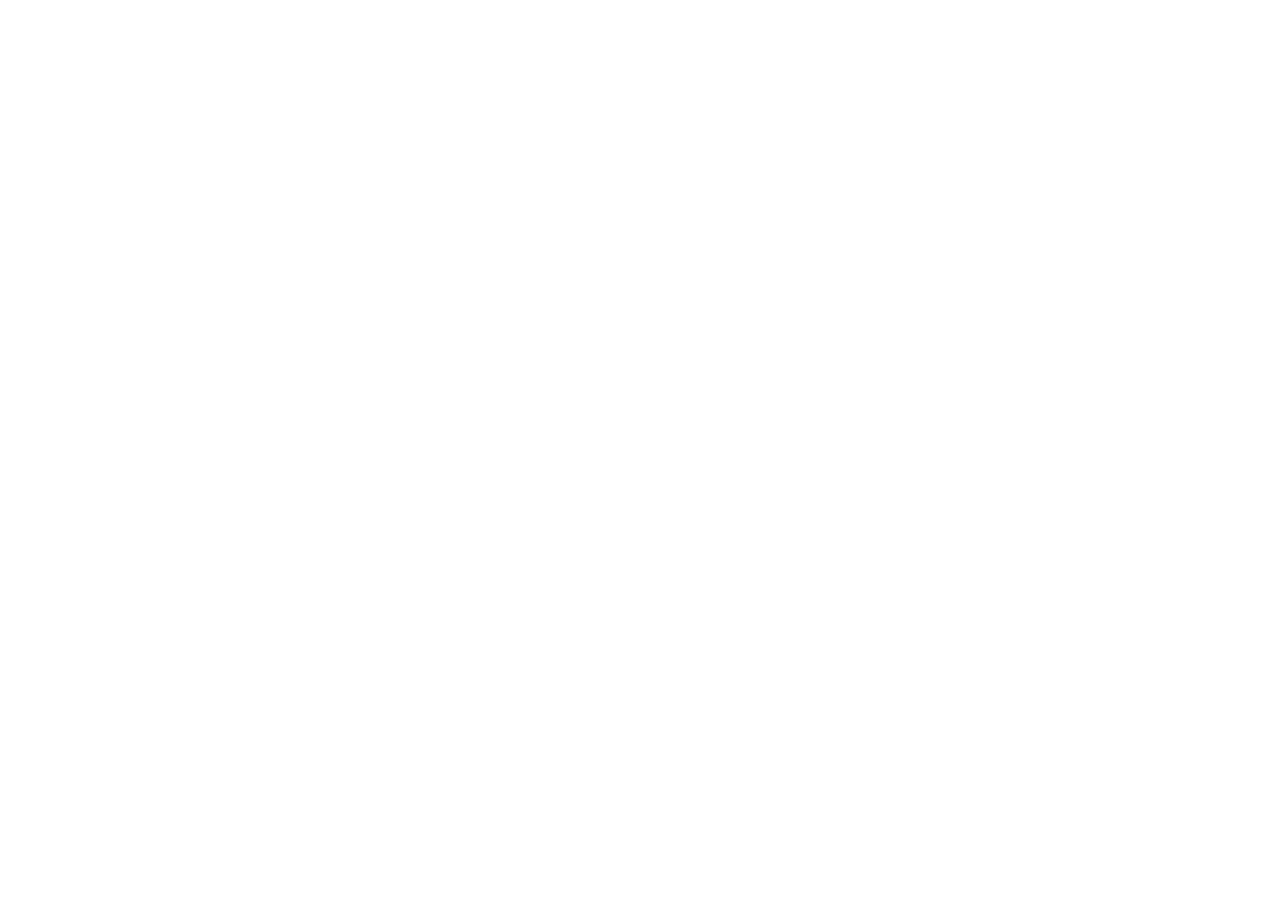
==== index.html @ c0903169 "index Html file added" ====
<!DOCTYPE html>
<html lang="en">
<head>
    <meta charset="UTF-8">
    <meta http-equiv="X-UA-Compatible" content="IE=edge">
    <meta name="viewport" content="width=device-width, initial-scale=1.0">
    <title>Document</title>
</head>
<body>
    
</body>
</html>
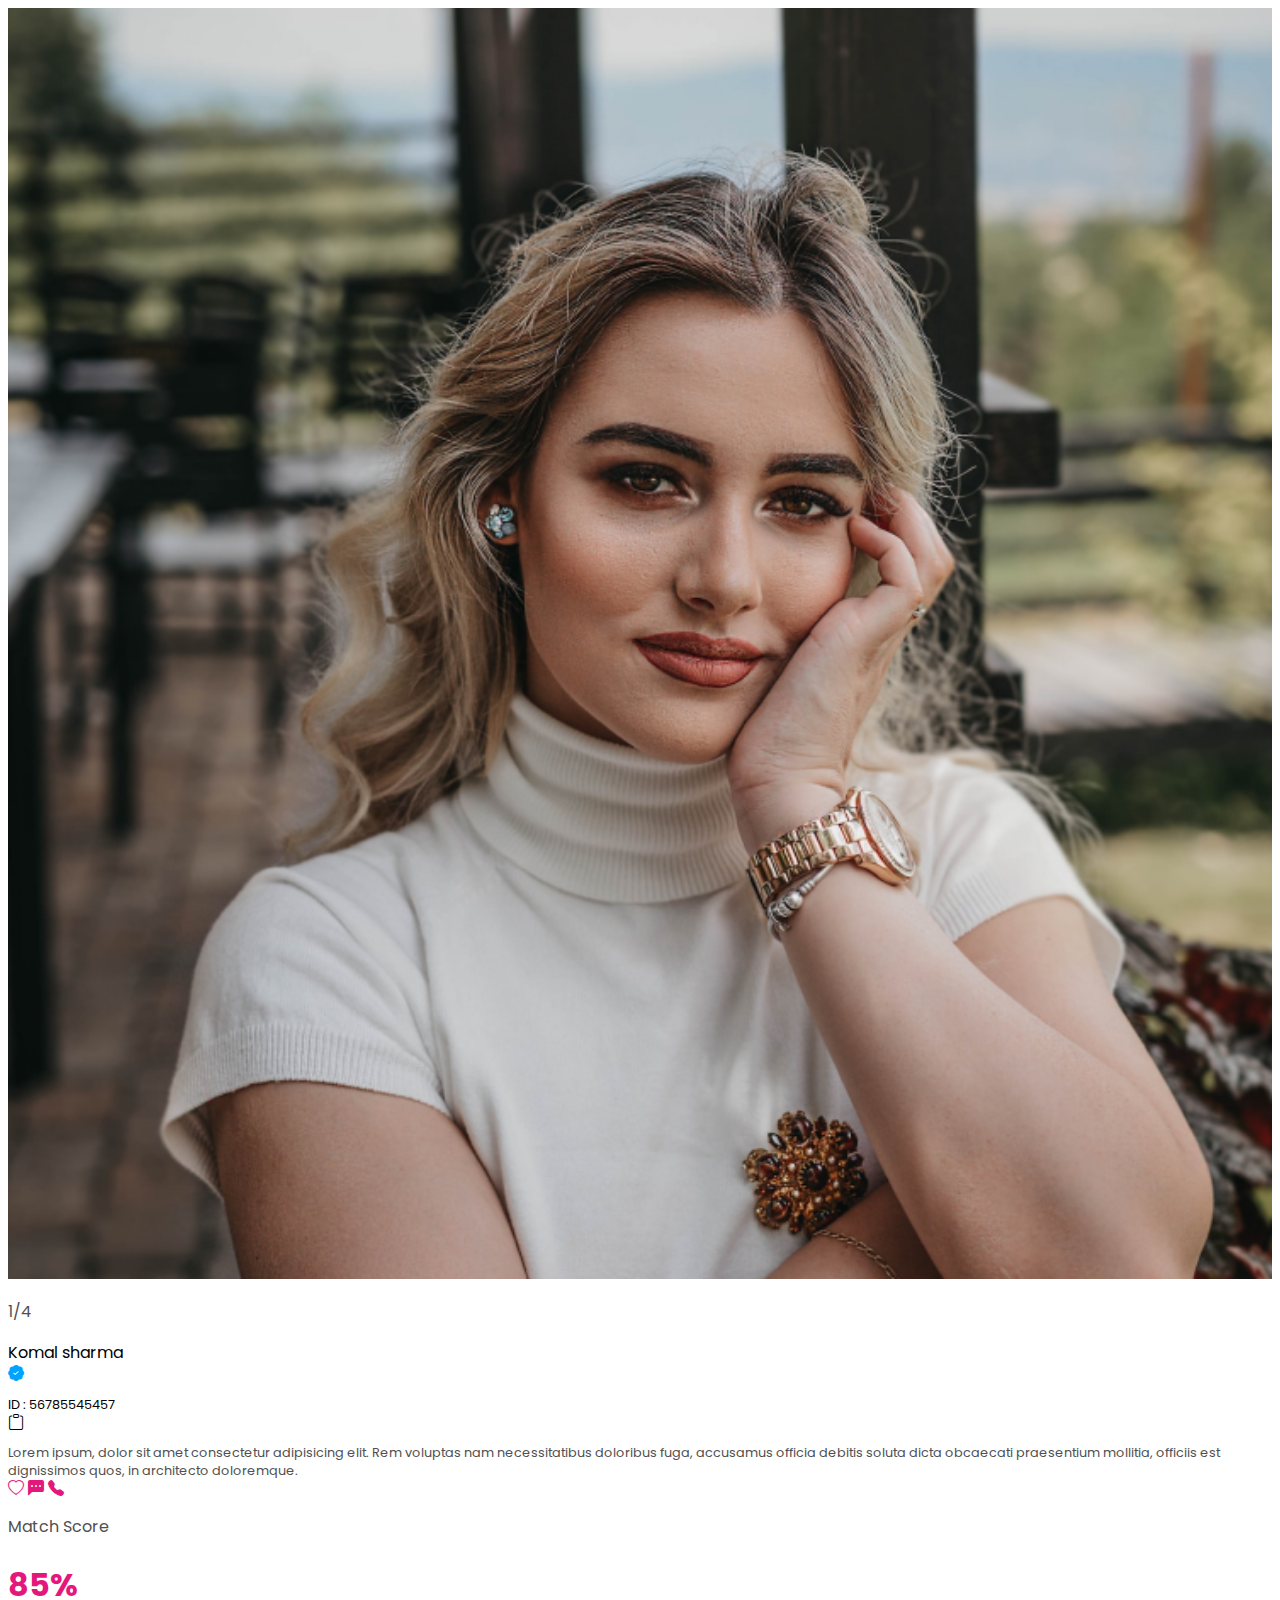
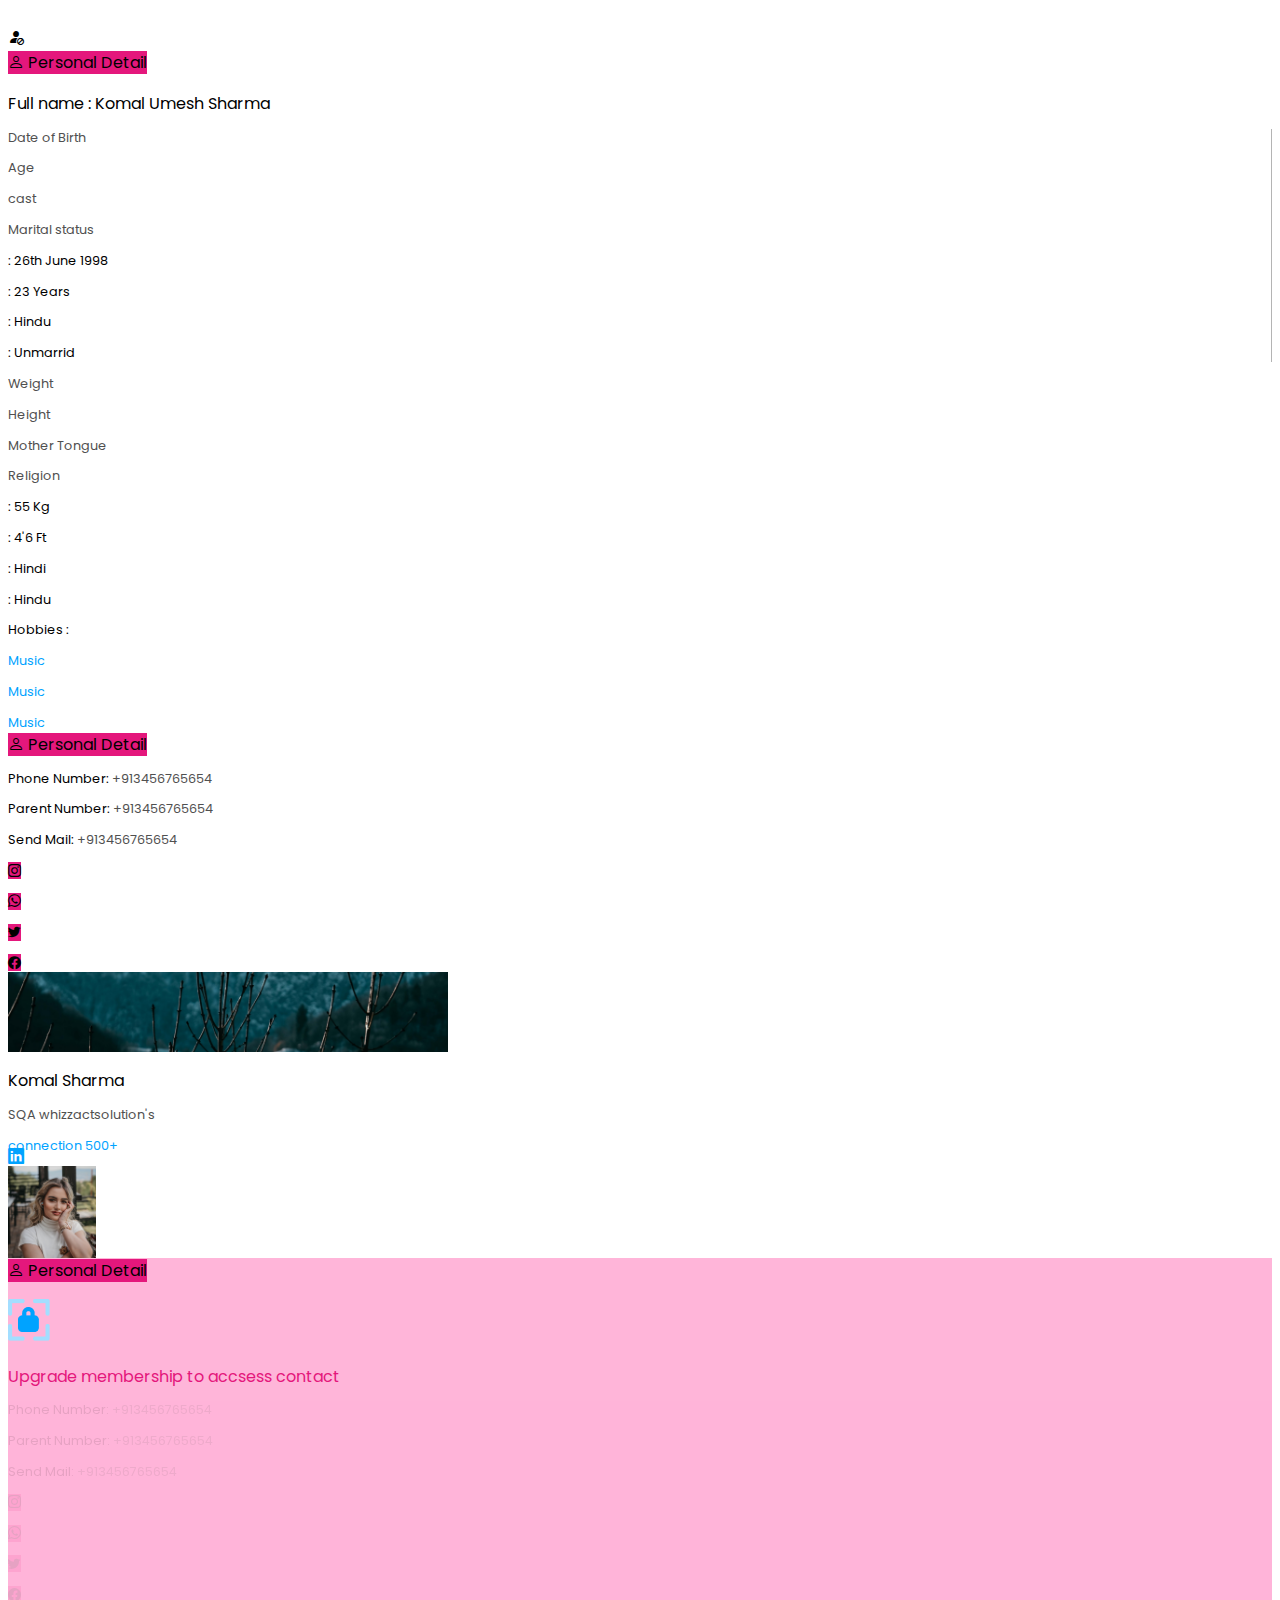
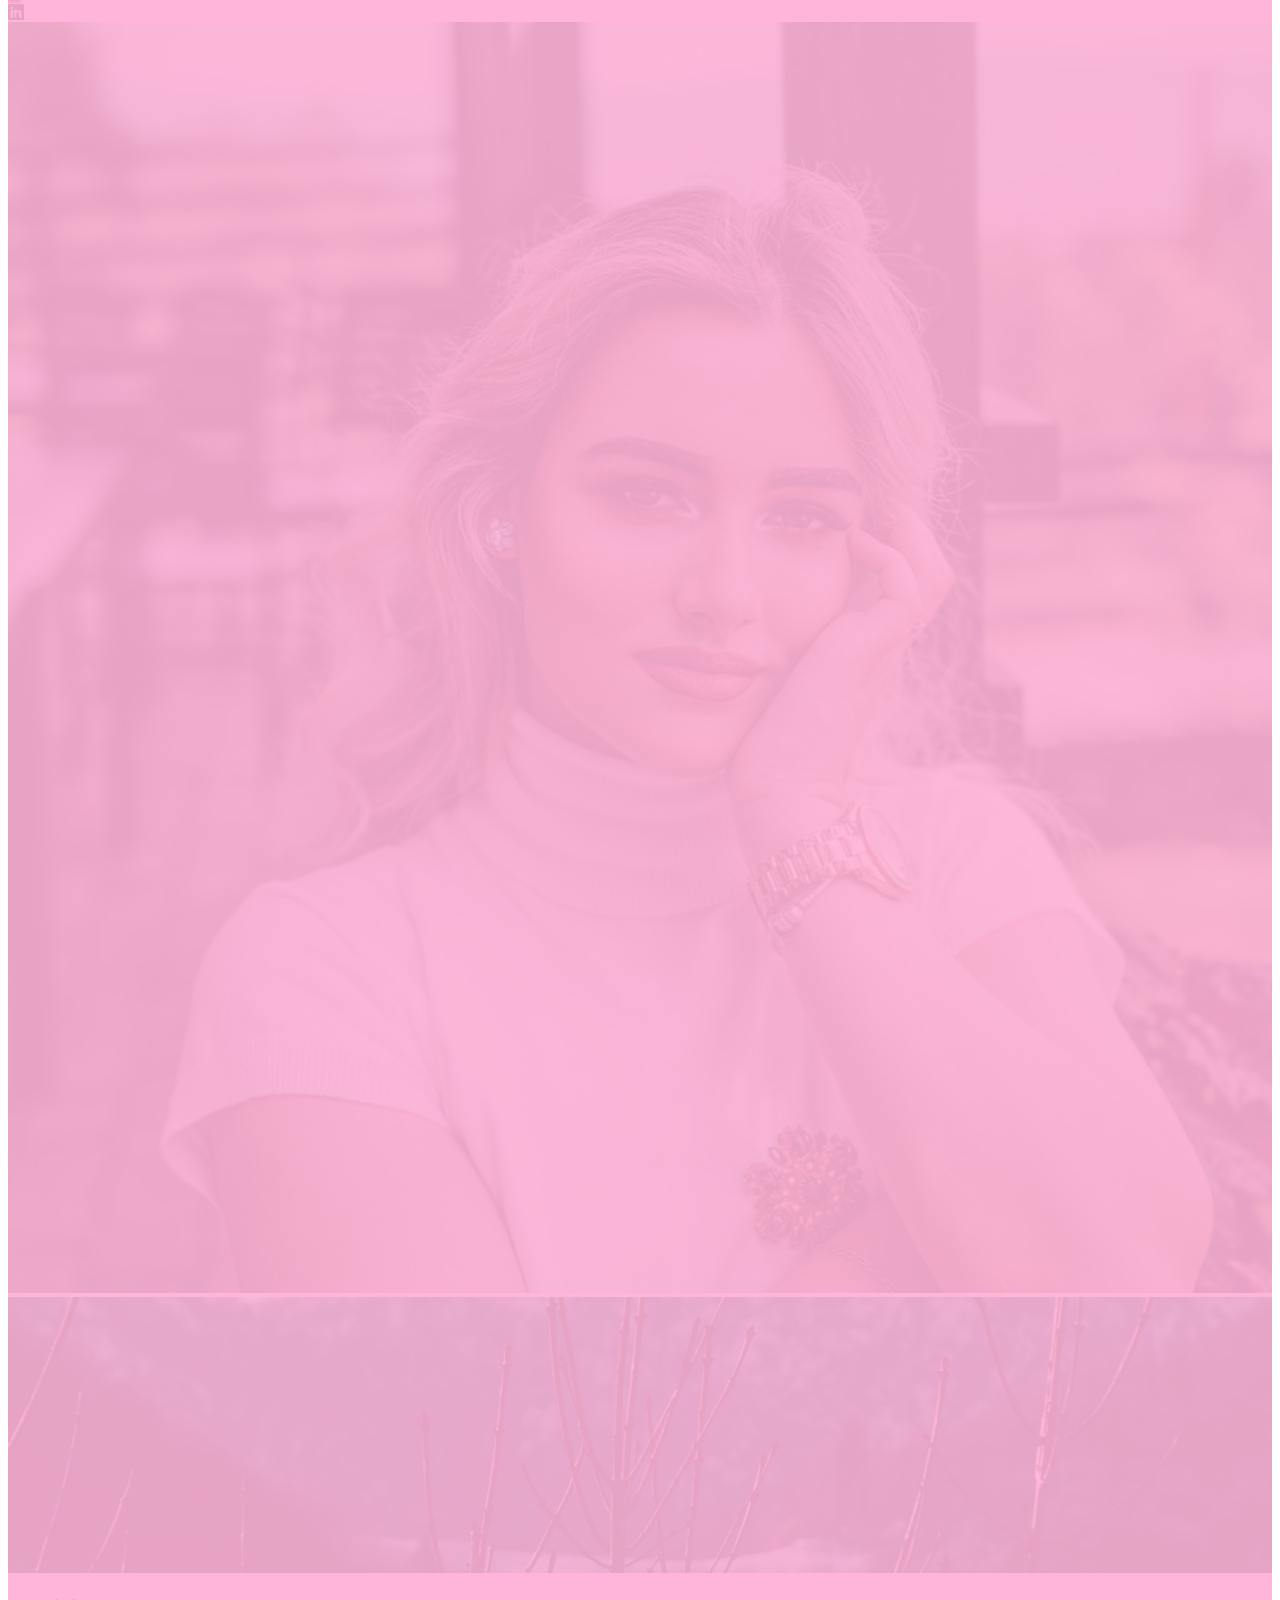
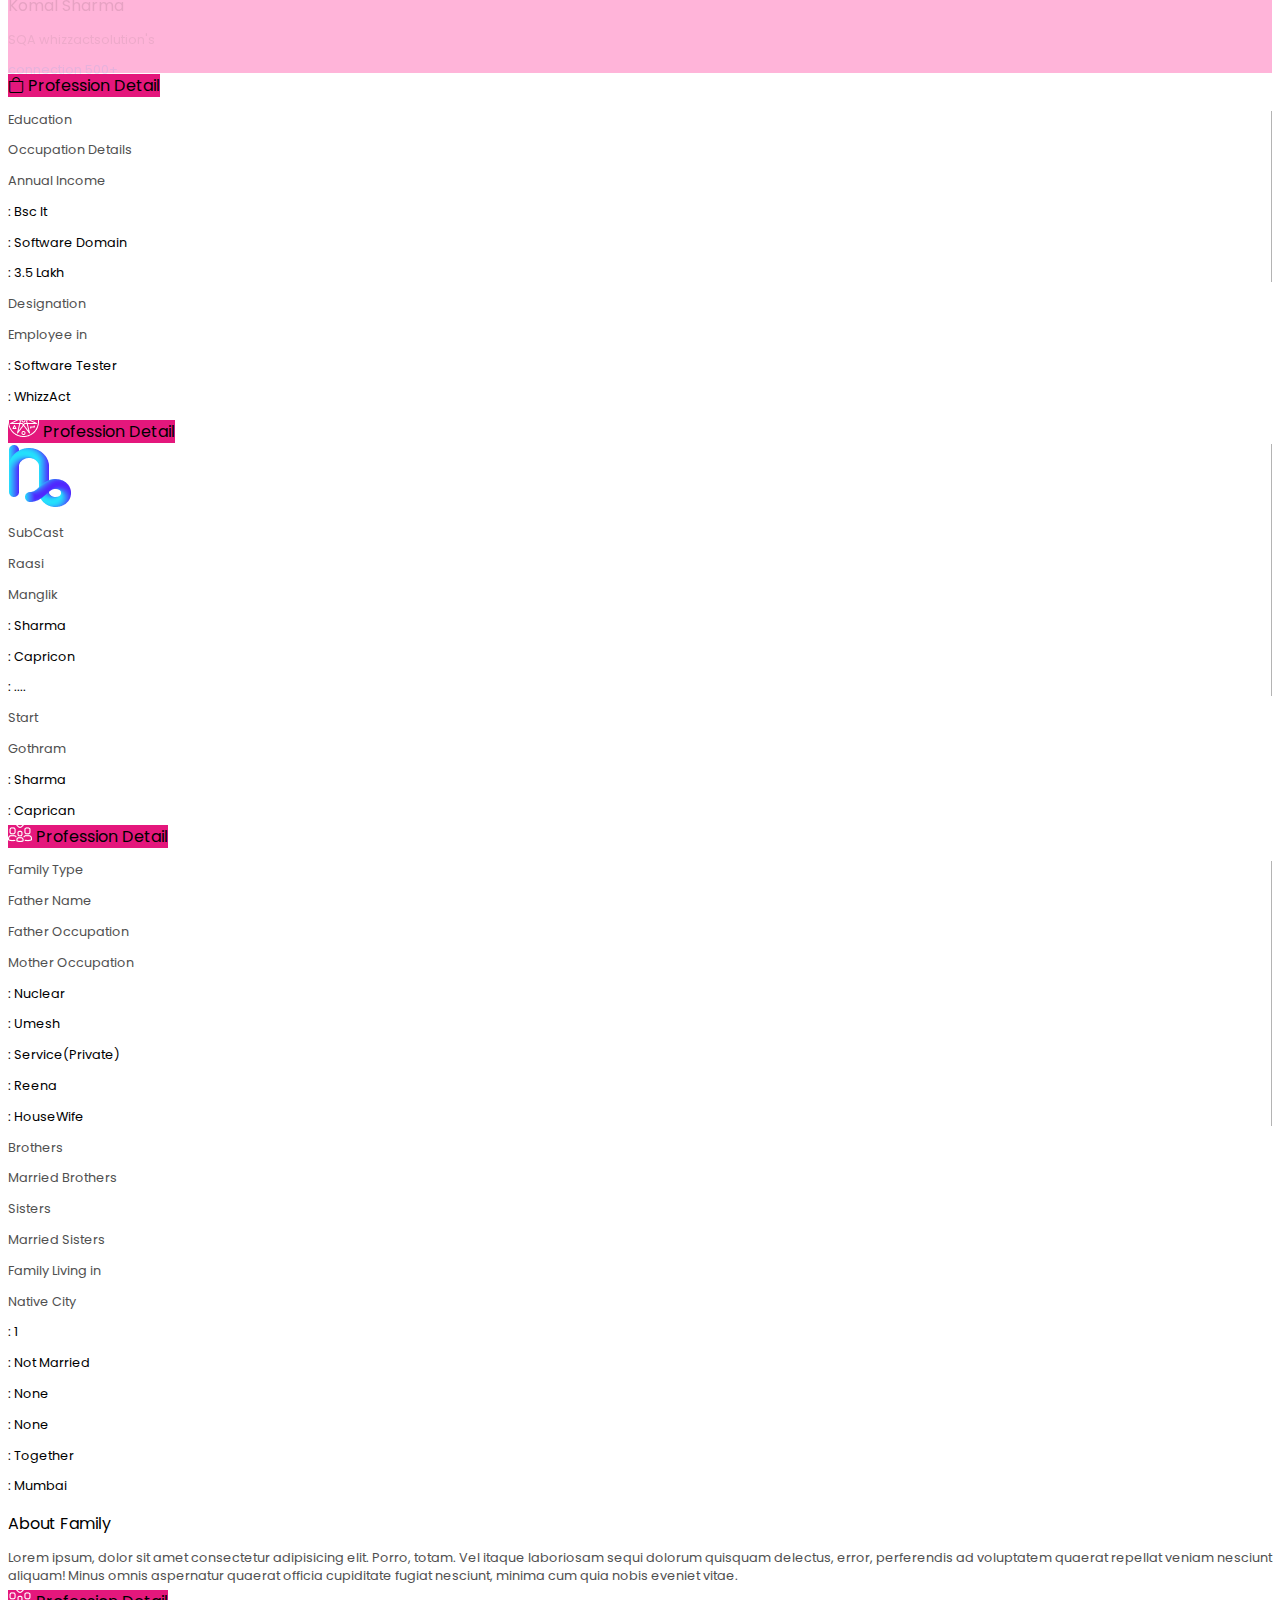
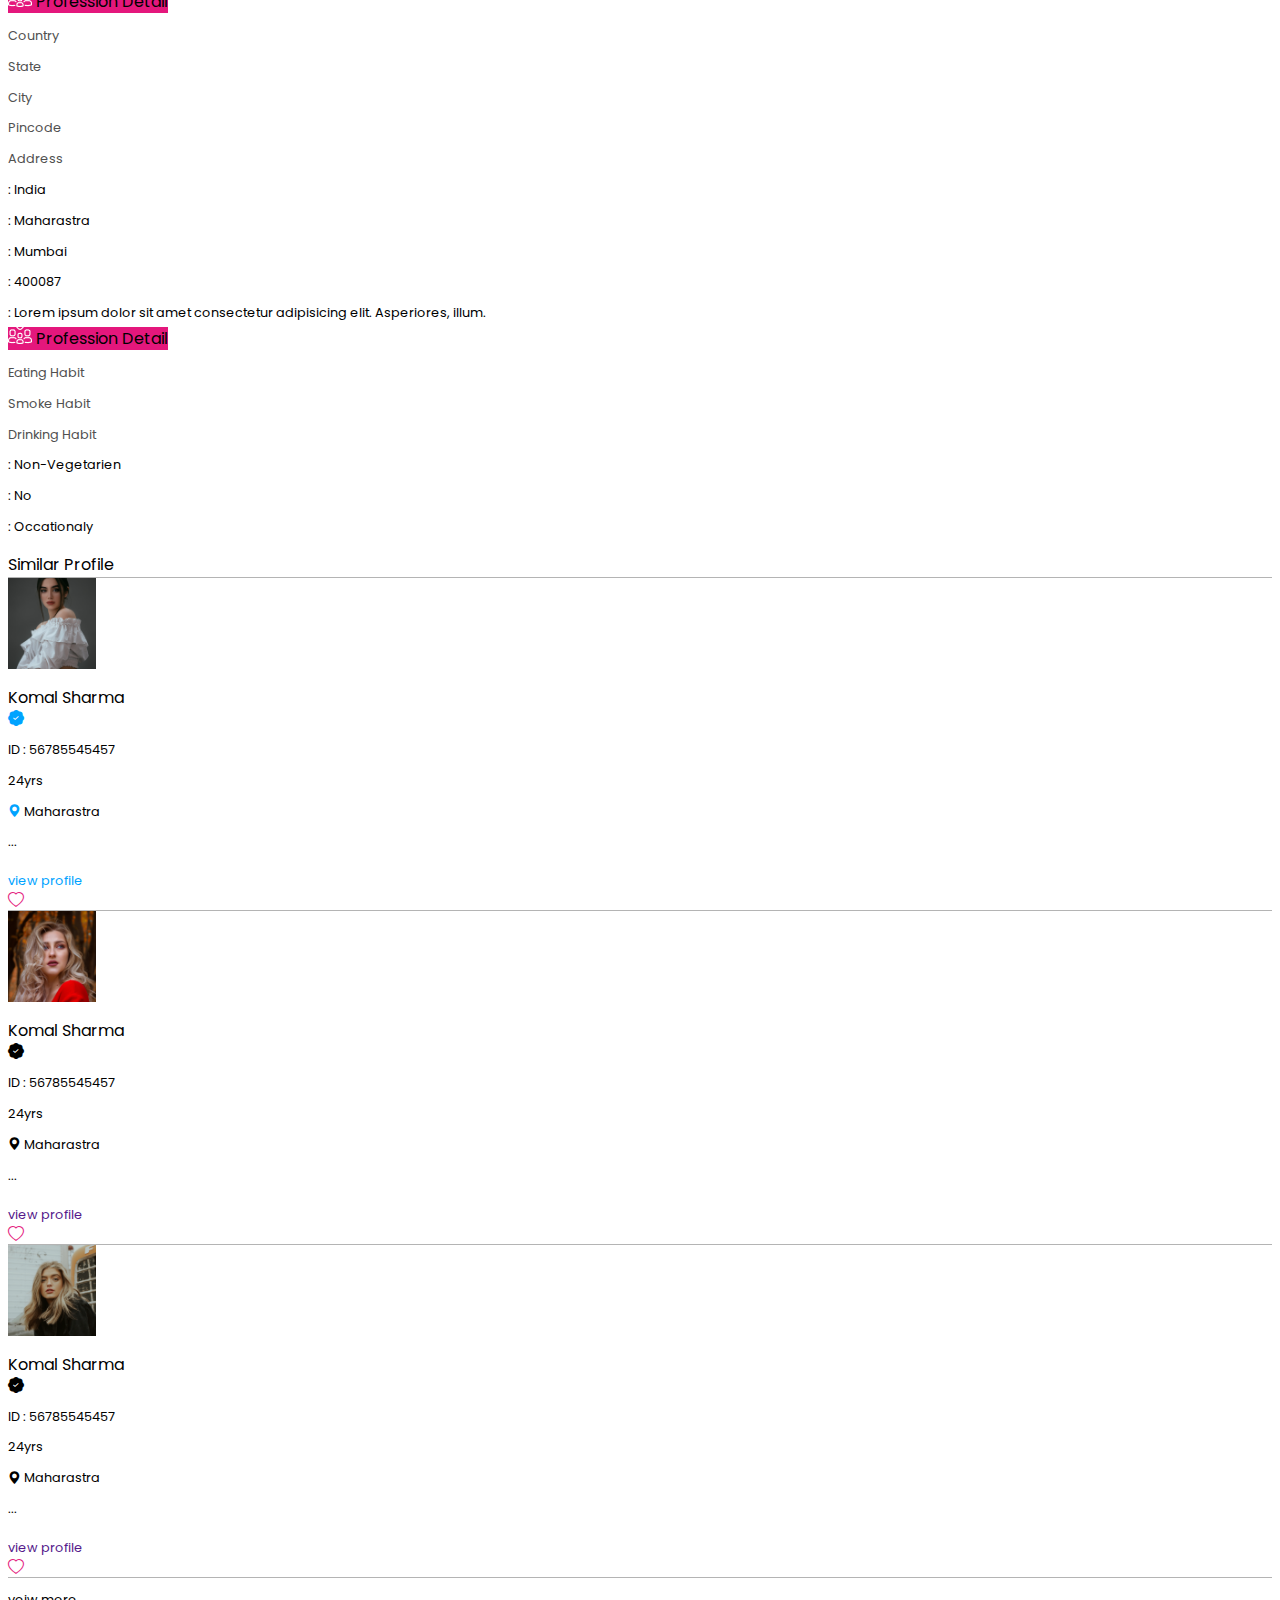
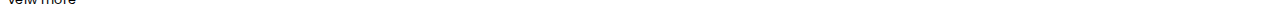
==== commit af323db5: "Frist Commit" ====
--- a/index.html
+++ b/index.html
@@ -1,12 +1,670 @@
-<!DOCTYPE html>
+<!doctype html>
 <html lang="en">
+
 <head>
-    <meta charset="UTF-8">
-    <meta http-equiv="X-UA-Compatible" content="IE=edge">
-    <meta name="viewport" content="width=device-width, initial-scale=1.0">
-    <title>Document</title>
+    <meta charset="utf-8">
+    <meta name="viewport" content="width=device-width, initial-scale=1">
+    <title>Bootstrap demo</title>
+    <link rel="stylesheet" href="https://cdnjs.cloudflare.com/ajax/libs/font-awesome/6.0.0/css/all.min.css"
+        integrity="sha512-9usAa10IRO0HhonpyAIVpjrylPvoDwiPUiKdWk5t3PyolY1cOd4DSE0Ga+ri4AuTroPR5aQvXU9xC6qOPnzFeg=="
+        crossorigin="anonymous" referrerpolicy="no-referrer" />
+    <link rel="stylesheet" href="https://cdn.jsdelivr.net/npm/bootstrap-icons@1.10.3/font/bootstrap-icons.css">
+    <link href="https://cdn.jsdelivr.net/npm/bootstrap@5.3.0-alpha1/dist/css/bootstrap.min.css" rel="stylesheet"
+        integrity="sha384-GLhlTQ8iRABdZLl6O3oVMWSktQOp6b7In1Zl3/Jr59b6EGGoI1aFkw7cmDA6j6gD" crossorigin="anonymous">
+
+        <!-- text -->
+        <link rel="preconnect" href="https://fonts.googleapis.com">
+<link rel="preconnect" href="https://fonts.gstatic.com" crossorigin>
+<link href="https://fonts.googleapis.com/css2?family=Anton&family=Baloo+Tammudu+2&family=Bree+Serif&family=Open+Sans:ital,wght@0,300;0,400;1,300;1,400;1,500&family=Poppins:ital,wght@0,100;0,200;0,300;0,400;0,500;0,600;0,700;0,800;0,900;1,100;1,200;1,300;1,400;1,500;1,600;1,700;1,800;1,900&display=swap" rel="stylesheet">
+        <!--  -->
+
+
+        <!-- -->
+
+       <!-- owl carousel css link -->
+<link rel="stylesheet" href="https://cdnjs.cloudflare.com/ajax/libs/OwlCarousel2/2.3.4/assets/owl.carousel.min.css">
+  
+<!-- owl carousel theme.css link -->
+<link rel="stylesheet" href="https://cdnjs.cloudflare.com/ajax/libs/OwlCarousel2/2.3.4/assets/owl.theme.default.min.css">  
+
+<!-- owl carousel js file -->
+    <script src="https://cdnjs.cloudflare.com/ajax/libs/OwlCarousel2/2.3.4/owl.carousel.min.js"></script>
+
+
+        <!--  -->
+
+
+    <link rel="stylesheet" href="./style/theme.css">
+    <link rel="stylesheet" href="./style/index.css">
 </head>
+
 <body>
+    <div class="container-md d-md-flex gap-5   mt-5  ">
+        <div class="col-md-8">
+                <div class="d-flex gap-3 border rounded ps-3 pt-2 pb-3 pe-5 ">
+
+
+
+                    <div class="col-3 d-flex flex-column justify-content-center ">
+                        <div class="img-fluid">
+                            <img class="img-cover rounded" src="./img/unsplash_H0PHCtE8uaQ.png" alt="">
+                        </div>
+                        <p class="text-black d-flex justify-content-center mt-2  ">1/4</p>
+                    </div>
+                    <div class="col-7 ">
+
+                        <div class="d-flex gap-2 ">
+
+                            <p class="fs-3 fw-bold" >Komal sharma</p>
+                            <i class="bi fs-4 text-blue bi-patch-check-fill"></i>
+                        </div>
+                        <div class="d-flex gap-2 align-items-center ">
+                            <p class="text-xs"> ID : 56785545457 </p>
+                            <i class="bi bi-clipboard "></i>
+                        </div>
+
+                        <div class="mt-2 text-xs pe-4">
+                            <p class=" text-black ">
+                                Lorem ipsum, dolor sit amet consectetur adipisicing elit. Rem voluptas nam
+                                necessitatibus doloribus fuga, accusamus officia debitis soluta dicta obcaecati
+                                praesentium mollitia, officiis est dignissimos quos, in architecto doloremque.
+                            </p>
+
+                        </div>
+
+                        <div class="d-flex gap-3 mt-4 ms-4  fs-5  ">
+                            <i class=" text-pink fw-bold bi bi-heart"></i>
+                            <i class=" text-pink bi bi-chat-left-dots-fill"></i>
+                            <i class="text-pink bi bi-telephone-fill"></i>
+                        </div>
+
+                    </div>
+
+                    <div class="col-2  d-flex flex-column align-items-center justify-content-end ">
+
+
+
+                        <div class="text-end" >
+                            <p class="text-black fw-bold ">Match Score</p>
+                            <h1 class="text-pink fs-1 fw-bold mb-3 ">85%</h1>
+                            <p> <i class=" fs-4 bi bi-person-fill-slash"></i></p>
+                        </div>
+
+                        <!-- <div class=" mt-4 ms-5 text-end "> -->
+
+                           
+                        <!-- </div> -->
+                    </div>
+                </div>
+
+
+
+            <div class="bg-light mt-4  rounded-3 px-4 " >
+                     <!-- <div class= "mx-3 " >  -->
+                        <span class="bg-pink  text-white p-1 px-2 rounded-bottom-2 fs-5 "> <i class="bi bi-person   "></i> Personal Detail</span>
+                
+                        <p class="fs-5 fw-semibold mt-3" >Full name : Komal Umesh Sharma</p>
+ 
+                        <div class="row my-3" >
+                         
+                        <div class="col-6  d-flex gap-md-5 gap-2 border-right">  
+                         <div class="d-flex text-xs gap-2 text-black flex-column   " >
+                              <p> Date of Birth </p>
+                              <p> Age </p>
+                              <p> cast </p>
+                              <p> Marital status </p>
+                         </div>
+                         <div class="d-flex text-xs  flex-column gap-2  " >
+                              <p>: 26th June 1998 </p>
+                              <p>: 23 Years </p>
+                              <p>: Hindu </p>
+                              <p>: Unmarrid </p>
+                         </div>
+                        </div>
+
+                        <div class="col-6  d-flex gap-md-5 gap-2">  
+                         <div class="d-flex text-xs gap-2 text-black flex-column  ms-2 " >
+                              <p> Weight </p>
+                              <p> Height </p>
+                              <p> Mother Tongue </p>
+                              <p> Religion </p>
+                         </div>
+                         <div class="d-flex text-xs  flex-column gap-2  " >
+                              <p> : 55 Kg </p>
+                              <p> : 4'6 Ft </p>
+                              <p>: Hindi </p>
+                              <p>: Hindu </p>
+                         </div>
+                        </div>
+                    </div>
+                           <!-- <p class="text-xs text-black  ">date od birth   <span class="ps-5" >:23/3/1998</span> </p>
+                           <p class="text-xs text-black  ">date birth   <span class="ps-5" >:23/3/1998</span> </p>
+                           <p class="text-xs text-black  ">date od birth   <span class="ps-5" >:23/3/1998</span> </p>
+                           <p class="text-xs text-black  ">date od birth   <span class="ps-5" >:23/3/1998</span> </p> -->
+                           
+
+
+                           <div class="d-flex gap-2 align-items-center text-xs py-3 ps-3  ">
+                                 
+                            <p class="fs-6  fw- " > Hobbies : </p>
+                                <p class="px-3 py-1 bg-white rounded-4 text-blue ">Music</p>
+                                <p class="px-3 py-1 bg-white rounded-4 text-blue ">Music</p>
+                                <p class="px-3 py-1 bg-white rounded-4 text-blue ">Music</p>
+
+                        <!-- </div> -->
+                    </div>
+            </div>
+
+
+            <div class= "px-4 bg-light mt-4  rounded-3  pb-4 " > 
+                
+                <span class="bg-pink  text-white p-1 px-2  rounded-bottom-2 fs-5"> <i class="bi bi-person"></i> Personal Detail</span>
+                
+                <div class="d-flex  gap-4 pb-3" >
+                <div class="text-xs col-4 mt-2 ">
+                <p class="py-2" >Phone Number: <span class="text-black" >+913456765654</span> </p>
+                <p class="py-2" >Parent Number: <span class="text-black" >+913456765654</span> </p>
+                <p class="py-2" >Send Mail: <span class="text-black" >+913456765654</span> </p>
+                    
+                <div class=" d-flex gap-2 " >
+                    <p  ><i class="bi bi-instagram bg-pink rounded px-1 fs-6 text-white "></i></p>
+                   <p> <i class="bi bi-whatsapp bg-pink rounded px-1 fs-6 text-white"></i> </p>
+                    <p><i class="bi bi-twitter bg-pink rounded px-1 fs-6 text-white"></i></p>
+                   <p> <i class="bi bi-facebook bg-pink rounded px-1 fs-6 text-white"></i></p>
+                </div>
+           
+                
+            </div>
+
+
+            <!-- <div class="position-relative   "  > -->
+              
+                
+               
+
+                <div class="position-relative  " >
+                <div class="img-contact" >
+                    <img class="img-cover rounded-top-3 " src="./img/contactimg.png" alt="">
+                </div>
+                <div class="img-contact position-relative bg-white rounded-bottom-3" >
+                    <div class="position-absolute  ps-5 " >
+                    <p class="fw-semibold" >Komal Sharma </p>
+                    <p class="text-xs text-black" >SQA whizzactsolution's</p>
+                    </div>
+                <div class="position-absolute bottom-0 end-0 m-2" >
+                    <p class="text-xs text-blue" >connection 500+</p>
+                </div>
+            </div>
+
+                <div class="position-absolute float-right top-0 end-0 me-2  " style="z-index: 2;" >
+                    <i class="bi text-blue bi-linkedin"></i>
+                </div>
+
+                <div class="position-absolute img-side " style="z-index: 3;" >
+                   
+                    <img class="img-cover   rounded-circle" src="./img/unsplash_H0PHCtE8uaQ.png" alt="">
+                </div>
+
+            </div>
+            <!-- </div> -->
+        </div>
+         </div>
+
+
+
+
+
+         <!-- Contact Premium -->
+             
+       <div  class="px-4 bg-light-pink mt-4  position-relative  rounded-3 pb-3  " >
+
+        <span class="bg-pink  text-white p-1 px-2 rounded-bottom-2 fs-5"> <i class="bi bi-person  "></i> Personal Detail</span>
+
+  <div  class="d-flex justify-content-center pt-4  ">
+        <div style="z-index: 2; " class=" position-absolute bg-white rounded p-4  mx-auto    d-flex flex-column justify-content-center align-items-center " >
+            <p><img src="./img/Group 111.png" alt=""></p>
+            <p class="text-pink" >Upgrade membership to accsess contact</p>
+        </div>
+    </div>
+
+        <div class="opacity d-flex gap-4   " style="z-index: -1;"  >
+            <div class="text-xs mt-2">
+            <p class="py-2" >Phone Number: <span class="text-black" >+913456765654</span> </p>
+            <p class="py-2" >Parent Number: <span class="text-black" >+913456765654</span> </p>
+            <p class="py-2" >Send Mail: <span class="text-black" >+913456765654</span> </p>
+                
+            <div class=" d-flex gap-3 " >
+                <p  ><i class="bi bi-instagram bg-pink rounded px-1 fs-5 text-white "></i></p>
+               <p> <i class="bi bi-whatsapp bg-pink rounded px-1 fs-5 text-white"></i> </p>
+                <p><i class="bi bi-twitter bg-pink rounded px-1 fs-5 text-white"></i></p>
+               <p> <i class="bi bi-facebook bg-pink rounded px-1 fs-5 text-white"></i></p>
+            </div>
+       
+            
+        </div>
+
+
+        <div class="position-relative "  >
+          
+            
+            <div class="position-absolute  " style="z-index: 2;" >
+                <i class="bi bi-linkedin"></i>
+            </div>
+
+            <div class=" position-absolute   " style="z-index: 2;" >
+                <img class="img-cover  img-thumbnail rounded-circle" src="./img/unsplash_H0PHCtE8uaQ.png" alt="">
+            </div>
+
+            <div  style="z-index:1; " class="position-absolute" >
+            <!-- <div class="img-contact" > -->
+                <img class="img-cover rounded-top-3 img-fluid " src="./img/contactimg.png" alt="">
+            <!-- </div> -->
+            <div class="img-contact bg-white rounded-bottom-3" >
+                <p class="fw-semibold" >Komal Sharma </p>
+                <p class="text-xs text-black" >SQA whizzactsolution's</p>
+                <p class="text-xs text-blue" >connection 500+</p>
+            </div>
+        </div>
+        </div>
+    </div>
+</div>
+
+
+
+
+<!--  -->
+
+<!-- Profssion Detail -->
+
+<div class="bg-light mt-4  rounded-3 px-4 pb-3 " >
+    <!-- <div class= "mx-3 " >  -->
+       <span class="bg-pink  text-white p-1 px-2 rounded-bottom-2 fs-5 "> <i class="bi bi-bag"></i> Profession Detail</span>
+
+       <!-- <p>Full name:Komal Sharma</p> -->
+
+       <div class="row my-3" >
+        
+       <div class="col-6  d-flex gap-4 border-right">  
+        <div class="d-flex text-xs gap-2 text-black flex-column   " >
+             <p> Education </p>
+             <p> Occupation Details </p>
+             <p> Annual Income</p>
+             
+        </div>
+        <div class="d-flex text-xs  flex-column gap-2  " >
+             <p>: Bsc It</p>
+             <p>: Software Domain </p>
+             <p>: 3.5 Lakh </p>
+            
+        </div>
+       </div>
+
+       <div class="col-6  d-flex gap-5  ">  
+        <div class="d-flex text-xs gap-2 text-black flex-column  ms-2 " >
+             <p>Designation</p>
+             <p> Employee in </p>
+            
+        </div>
+        <div class="d-flex text-xs  flex-column gap-2  " >
+             <p> : Software Tester</p>
+             <p> : WhizzAct</p>
+        </div>
+       </div>
+   </div>
+ 
+   <!-- </div> -->
+</div>
+
+
+<!--  -->
+
+
+
+<!-- Profession Detail-2 -->
+<div class="bg-light mt-4  px-4 rounded-3 pb-3" >
+    <!-- <div class= "mx-3 " >  -->
+       <span class="bg-pink  text-white p-1 px-2 rounded-bottom-2 fs-5 "> <img src="./img/cycle.png" alt=""> Profession Detail</span>
+
+       <!-- <p>Full name:Komal Sharma</p> -->
+
+       <div class="row  my-3 " >
+        
+       <div class="col-6  d-flex gap-2 border-right">
+
+        <div class="bg-white  p-1 rounded" >
+            <img src="./img/Group 114.png" alt="">
+        </div>
+
+        <div class="d-flex text-xs gap-2 text-black flex-column   " >
+             <p> SubCast </p>
+             <p> Raasi </p>
+             <p> Manglik</p>
+             
+        </div>
+        <div class="d-flex text-xs  flex-column gap-2  " >
+             <p>: Sharma</p>
+             <p>: Capricon</p>
+             <p>: .... </p>
+            
+        </div>
+       </div>
+
+       <div class="col-6  d-flex gap-5  ">  
+        <div class="d-flex text-xs gap-2 text-black flex-column  ms-2 " >
+             <p>Start</p>
+             <p> Gothram </p>
+            
+        </div>
+        <div class="d-flex text-xs  flex-column gap-2 " >
+             <p> : Sharma</p>
+             <p> : Caprican</p>
+        </div>
+       </div>
+   </div>
+ 
+   <!-- </div> -->
+</div>
+
+
+<!--  -->
+
+
+
+<!-- Family Detail -->
+
+<div class="bg-light mt-4 px-4 rounded-3 pb-3 " >
+    <!-- <div class= "mx-3 " >  -->
+       <span class="bg-pink  text-white p-1 px-2 rounded-bottom-2 fs-5 "> <img  class="" src="./img/family.png" alt=""> Profession Detail</span>
+
+       <!-- <p>Full name:Komal Sharma</p> -->
+
+       <div class="row my-3" >
+        
+       <div class="col-6  d-flex gap-4 border-right">  
+        <div class="d-flex text-xs gap-2 text-black flex-column   " >
+             <p> Family Type </p>
+             <p> Father Name </p>
+             <p> Father Occupation</p>
+             <p>Mother Occupation</p>
+             
+        </div>
+        <div class="d-flex text-xs  flex-column gap-2  " >
+             <p>: Nuclear</p>
+             <p>: Umesh </p>
+             <p>: Service(Private) </p>
+             <p>: Reena</p>
+             <p>: HouseWife</p>
+            
+        </div>
+       </div>
+
+       <div class="col-6  d-flex gap-5  ">  
+        <div class="d-flex text-xs gap-2 text-black flex-column ms-2 " >
+             <p>Brothers</p>
+             <p>Married Brothers </p>
+             <p>Sisters</p>
+            <p>Married Sisters</p>
+            <p>Family Living in</p>
+            <p>Native City</p>
+        </div>
+        <div class="d-flex text-xs  flex-column gap-2 " >
+             <p> : 1</p>
+             <p> : Not Married</p>
+             <p> : None</p>
+             <p> : None</p>
+             <p> : Together</p>
+             <p> : Mumbai</p>
+        </div>
+       </div>
+   </div>
+ 
+
+
+   <div class="bg-white rounded-3 mt-3 p-2 ">
+    <p class="fs-5 fw-bold">About Family</p>
+    <p class="text-black text-xs" >Lorem ipsum, dolor sit amet consectetur adipisicing elit. Porro, totam. Vel itaque laboriosam sequi dolorum quisquam delectus, error, perferendis ad voluptatem quaerat repellat veniam nesciunt aliquam! Minus omnis aspernatur quaerat officia cupiditate fugiat nesciunt, minima cum quia nobis eveniet vitae. </p>
+   </div>
+
+   <!-- </div> -->
+</div>
+
+
+
+
+<!--  -->
+
+<div class="d-md-flex justify-content-between  gap-1 mt-4" >
+
+
+
     
+
+<!-- Location -->
+<div class="bg-light col-md-6  rounded-3 px-4 pb-3" >
+    <!-- <div class= "mx-3 " >  -->
+       <span class="bg-pink  text-white p-1 px-2 rounded-bottom-2 fs-6 "> <img  class="" src="./img/family.png" alt=""> Profession Detail</span>
+
+       <!-- <p>Full name:Komal Sharma</p> -->
+
+       <div class="row my-3" >
+        
+       <div class=" d-flex gap-5">  
+        <div class="d-flex text-xs gap-2 text-black flex-column " >
+             <p> Country </p>
+             <p> State </p>
+             <p> City</p>
+             <p>Pincode</p>
+             <p>Address</p>
+             
+        </div>
+        <div class="d-flex text-xs  flex-column gap-2 " >
+             <p>: India</p>
+             <p>: Maharastra </p>
+             <p>: Mumbai</p>
+             <p>: 400087</p>
+             <p>: Lorem ipsum dolor sit amet consectetur adipisicing elit. Asperiores, illum.  </p>
+            
+        </div>
+       </div>
+
+      
+   </div>
+ 
+   <!-- </div> -->
+</div>
+
+
+
+<!--  -->
+
+
+
+<!-- Life Style -->
+<!-- <div class="col-5" > -->
+
+
+    <div class=" right-side bg-light col-md-6  rounded-3 px-4   "  >
+        <!-- <div class= "mx-3 " >  -->
+           <span class="bg-pink  text-white p-1 px-2 rounded-bottom-2 fs-6 "> <img  class="" src="./img/family.png" alt=""> Profession Detail</span>
+    
+           <!-- <p>Full name:Komal Sharma</p> -->
+    
+           <div class="row my-3" >
+            
+           <div class=" d-flex gap-5">  
+            <div class="d-flex text-xs gap-2 text-black flex-column  " >
+                 <p> Eating Habit </p>
+                 <p> Smoke Habit </p>
+                 <p> Drinking Habit</p>
+                 
+            </div>
+            <div class="d-flex text-xs  flex-column gap-2 " >
+                 <p>: Non-Vegetarien</p>
+                 <p>: No </p>
+                 <p>: Occationaly </p>
+                
+            </div>
+           </div>
+    
+          
+       </div>
+     
+       <!-- </div> -->
+    </div>
+
+
+
+</div>
+
+
+
+<!-- </div>  -->
+<!--  -->
+
+
+
+
+        </div>
+
+
+
+        <div class="col-md-4 right-side  ">
+
+            <div class="bg-light border rounded p-2   sticky-md-top">
+                <p class="fs-5 p-1 pb-2 fw-semibold " >Similar Profile</p>
+
+
+      <!-- side view -->
+                <div class=" side-border py-3 mx-2 ">
+                    <div class="d-flex gap-md-2 gap-1   ">
+                        <div class="col-3">
+                            <div class="img-side pt-2">
+                                <img class="img-cover rounded" src="./img/anushka.png" alt="">
+                            </div>
+                        </div>
+                        <div class="col-8 ">
+                            <div class="d-flex align-items-center gap-1 ">
+                                <p class="fs-5 fw-bolder" >Komal Sharma</p>
+                                <i class="bi fs-6 text-blue bi-patch-check-fill"></i>
+                            </div>
+                            <div class="">
+                                <p class="text-xs"> ID : 56785545457 </p>
+                            </div>
+                            <div class="d-flex gap-md-3 gap-1  text-xs  ">
+                                <div class="bg-white rounded-4 ">
+                                    <p class="p-1 ">24yrs</p>
+                                </div>
+                                <div class="bg-white rounded-4">
+                                    <p class="p-1"> <i class="bi text-blue bi-geo-alt-fill"></i> Maharastra</p>
+                                </div>
+                                <div class="bg-white rounded-5">
+                                    <p class="p-1 px-3">...</p>
+                                </div>
+                            </div>
+                           <p> <a href="" class="text-xs text-blue "> view profile </a></p>
+                        </div>
+                            <div class="  me-2 ">
+                                <i class="bg-white text-pink fw-bold bi bi-heart rounded-2  p-1"></i>
+                            </div>
+                    </div>
+                </div>
+                <!-- -------- -->
+      <!-- side view -->
+                <div class=" side-border py-3 mx-2 ">
+                    <div class="d-flex gap-md-2 gap-1   ">
+                        <div class="col-3">
+                            <div class="img-side pt-2">
+                                <img class="img-cover rounded" src="./img/kajal.png" alt="">
+                            </div>
+                        </div>
+                        <div class="col-8 ">
+                            <div class="d-flex align-items-center gap-1 ">
+                                <p class="fs-5 fw-bolder" >Komal Sharma</p>
+                                <i class="bi fs-6 text-primary bi-patch-check-fill"></i>
+                            </div>
+                            <div class="">
+                                <p class="text-xs"> ID : 56785545457 </p>
+                            </div>
+                            <div class="d-flex gap-md-3 gap-1  text-xs  ">
+                                <div class="bg-white rounded-4 ">
+                                    <p class="p-1 ">24yrs</p>
+                                </div>
+                                <div class="bg-white rounded-4">
+                                    <p class="p-1"> <i class="bi bi-geo-alt-fill"></i> Maharastra</p>
+                                </div>
+                                <div class="bg-white rounded-5">
+                                    <p class="p-1 px-3">...</p>
+                                </div>
+                            </div>
+                           <p> <a href="" class="text-xs "> view profile </a></p>
+                        </div>
+                            <div class="  me-2 ">
+                                <i class="bg-white text-pink fw-bold bi bi-heart rounded-2  p-1"></i>
+                            </div>
+                    </div>
+                </div>
+                <!-- -------- -->
+      <!-- side view -->
+                <div class=" side-border py-3 mx-2 ">
+                    <div class="d-flex gap-md-2 gap-1   ">
+                        <div class="col-3">
+                            <div class="img-side pt-2">
+                                <img class="img-cover rounded" src="./img/sweta.png" alt="">
+                            </div>
+                        </div>
+                        <div class="col-8 ">
+                            <div class="d-flex align-items-center gap-1 ">
+                                <p class="fs-5 fw-bolder" >Komal Sharma</p>
+                                <i class="bi fs-6 text-primary bi-patch-check-fill"></i>
+                            </div>
+                            <div class="">
+                                <p class="text-xs"> ID : 56785545457 </p>
+                            </div>
+                            <div class="d-flex gap-md-3 gap-1  text-xs  ">
+                                <div class="bg-white rounded-4 ">
+                                    <p class="p-1 ">24yrs</p>
+                                </div>
+                                <div class="bg-white rounded-4">
+                                    <p class="p-1"> <i class="bi bi-geo-alt-fill"></i> Maharastra</p>
+                                </div>
+                                <div class="bg-white rounded-5">
+                                    <p class="p-1 px-3">...</p>
+                                </div>
+                            </div>
+                           <p> <a href="" class="text-xs "> view profile </a></p>
+                        </div>
+                            <div class=" me-2 ">
+                                <i class="bg-white text-pink fw-bold bi bi-heart rounded-2  p-1"></i>
+                            </div>
+                    </div>
+                </div>
+                <!-- -------- -->
+
+               
+
+
+            <div class="side-border py-3"> 
+           
+                <p class="text-xs d-flex justify-content-center" >veiw more</p>
+
+            </div>
+
+            </div>
+
+        </div>
+    </div>
+
+
+
+    <script src="https://cdn.jsdelivr.net/npm/@popperjs/core@2.11.6/dist/umd/popper.min.js"
+        integrity="sha384-oBqDVmMz9ATKxIep9tiCxS/Z9fNfEXiDAYTujMAeBAsjFuCZSmKbSSUnQlmh/jp3"
+        crossorigin="anonymous"></script>
+    <script src="https://cdn.jsdelivr.net/npm/bootstrap@5.3.0-alpha1/dist/js/bootstrap.min.js"
+        integrity="sha384-mQ93GR66B00ZXjt0YO5KlohRA5SY2XofN4zfuZxLkoj1gXtW8ANNCe9d5Y3eG5eD"
+        crossorigin="anonymous"></script>
+    <script src="https://cdn.jsdelivr.net/npm/bootstrap@5.3.0-alpha1/dist/js/bootstrap.bundle.min.js"
+        integrity="sha384-w76AqPfDkMBDXo30jS1Sgez6pr3x5MlQ1ZAGC+nuZB+EYdgRZgiwxhTBTkF7CXvN"
+        crossorigin="anonymous"></script>
 </body>
+
 </html>--- a/style/theme.css
+++ b/style/theme.css
@@ -0,0 +1,70 @@
+.text-blue{
+    color: #00A3FF !important;
+}
+.text-pink{
+    color: #e4177c !important;
+}.text-light-pink{
+    color: #ffb5d9 !important;
+}.text-black{
+    color: #505050 !important;
+}
+/* --------- */
+.border-pink{
+    border-color: #e4177c !important;
+}
+.border-light-pink{
+    border-color: #ffb5d9 !important;
+}
+.border-blue{
+    border-color: #00A3FF !important;
+}
+.border-black{
+    border-color: #505050 !important;
+}
+/* --------- */
+.bg-blue{
+    background-color: #00A3FF !important;
+}
+.bg-pink{
+    background-color: #e4177c !important;
+}.bg-light-pink{
+    background-color: #ffb5d9 !important;
+}.bg-black{
+    background-color: #505050 !important;
+}
+/* --------- */
+h1,h2,h3,h4,h5,h6,p,span{
+    font-family: 'Poppins', sans-serif !important;
+    margin-bottom: 0 !important;
+}
+.display-font{
+    font-family: 'Felix Titling', sans-serif !important;
+}
+.text-xs{
+    font-size: 0.8rem;
+}
+.logo{
+    height: 4.5rem;
+}
+.img-cover{
+    width: 100%;
+    height: 100%;
+    object-fit: cover;
+}
+
+.side-border{
+    border-top: 1.5px solid #B4B4B4;
+}
+.border-right{
+    border-right: 1.5px solid #B4B4B4;
+}
+
+a{
+    text-decoration: none;
+}
+.opacity{
+    background-color: #ffb5d9;
+    opacity: 0.1;
+    backdrop-filter: blur(25px);
+    box-shadow:  rgba(243, 126, 171, 0.35);
+}
--- a/style/index.css
+++ b/style/index.css
@@ -0,0 +1,27 @@
+/* .profile-img{
+     width: 10rem;
+     height: 10rem;
+
+} */
+.img-side{
+    width: 5.5rem;
+    height: 5.7rem;
+    top: 2rem;
+    left: 2rem;
+}
+.img-contact{
+    width: 27.5rem;
+    height: 5rem;
+}
+
+@media only screen and (max-width: 720px){
+	
+
+    .right-side{
+        margin-top: 1.5rem;
+        margin-bottom: 1.5rem;
+    }
+    .img-contact{
+        width: 20rem;
+    }
+}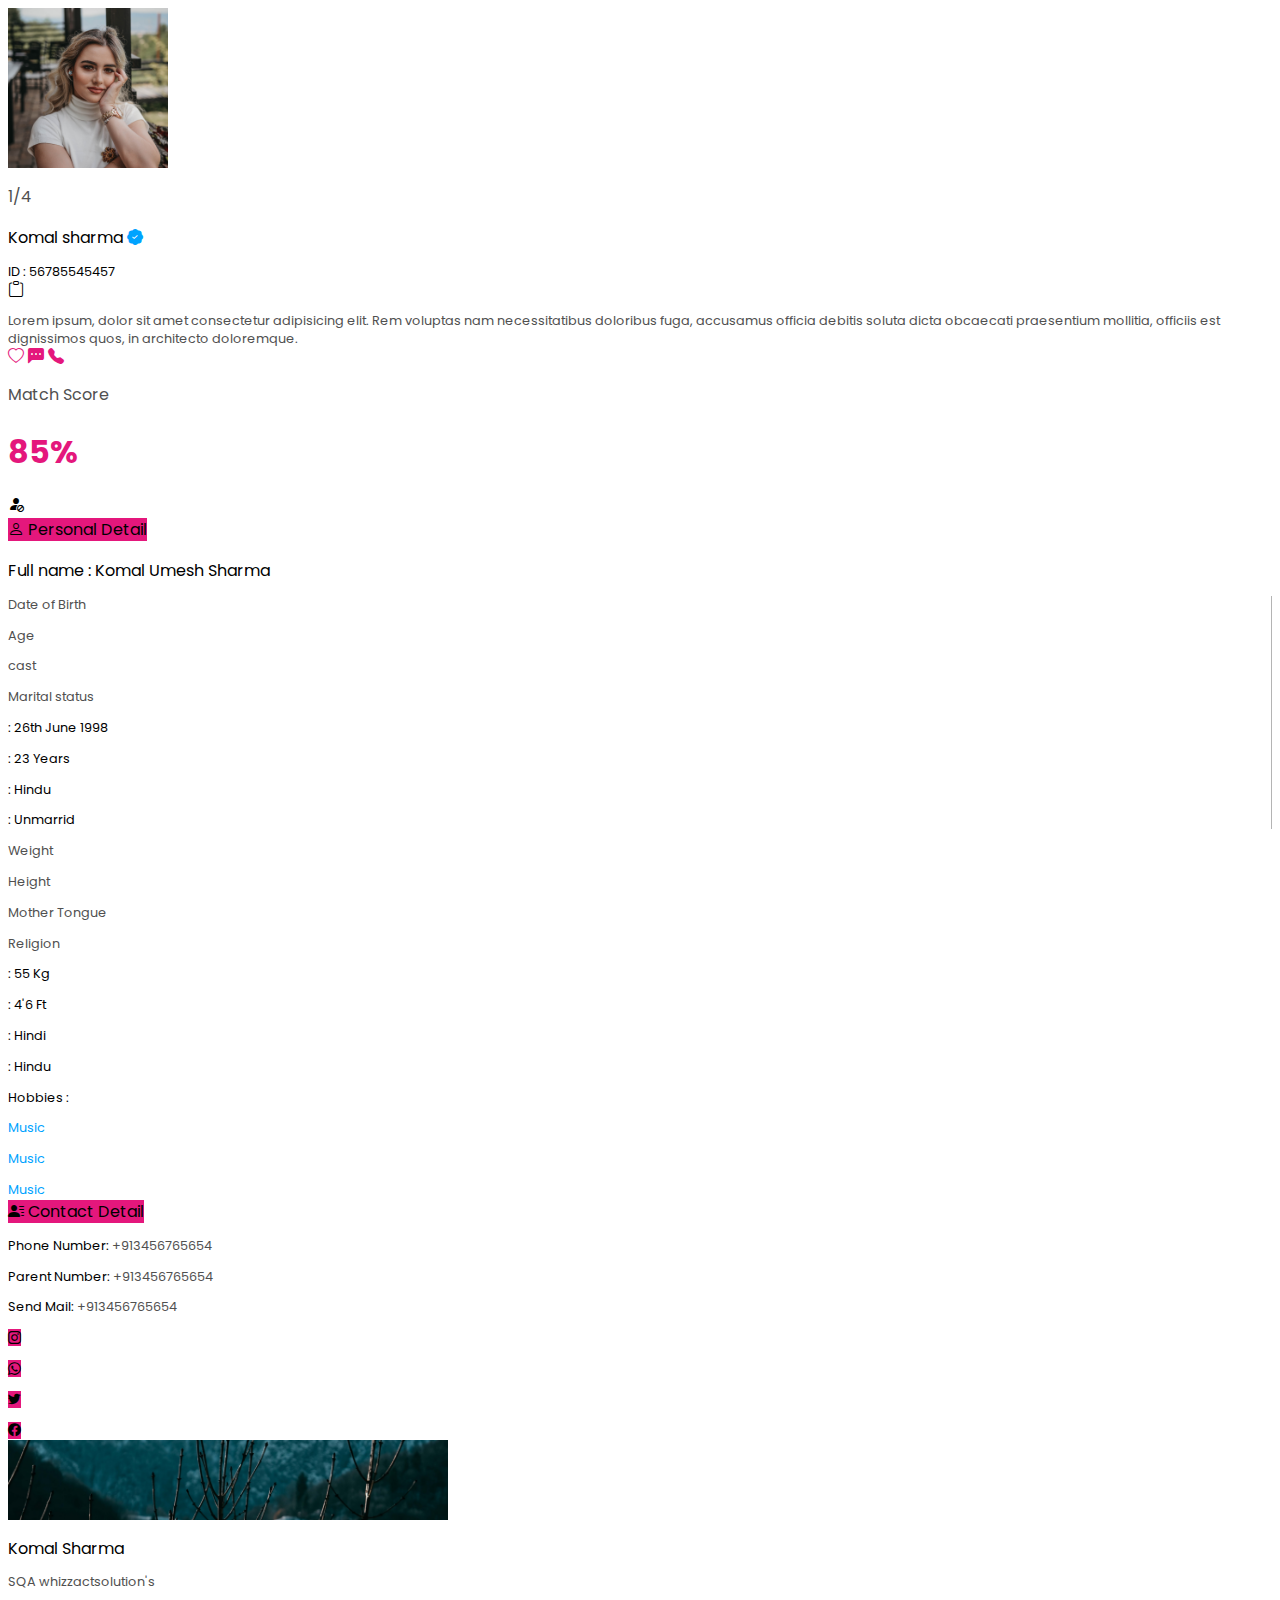
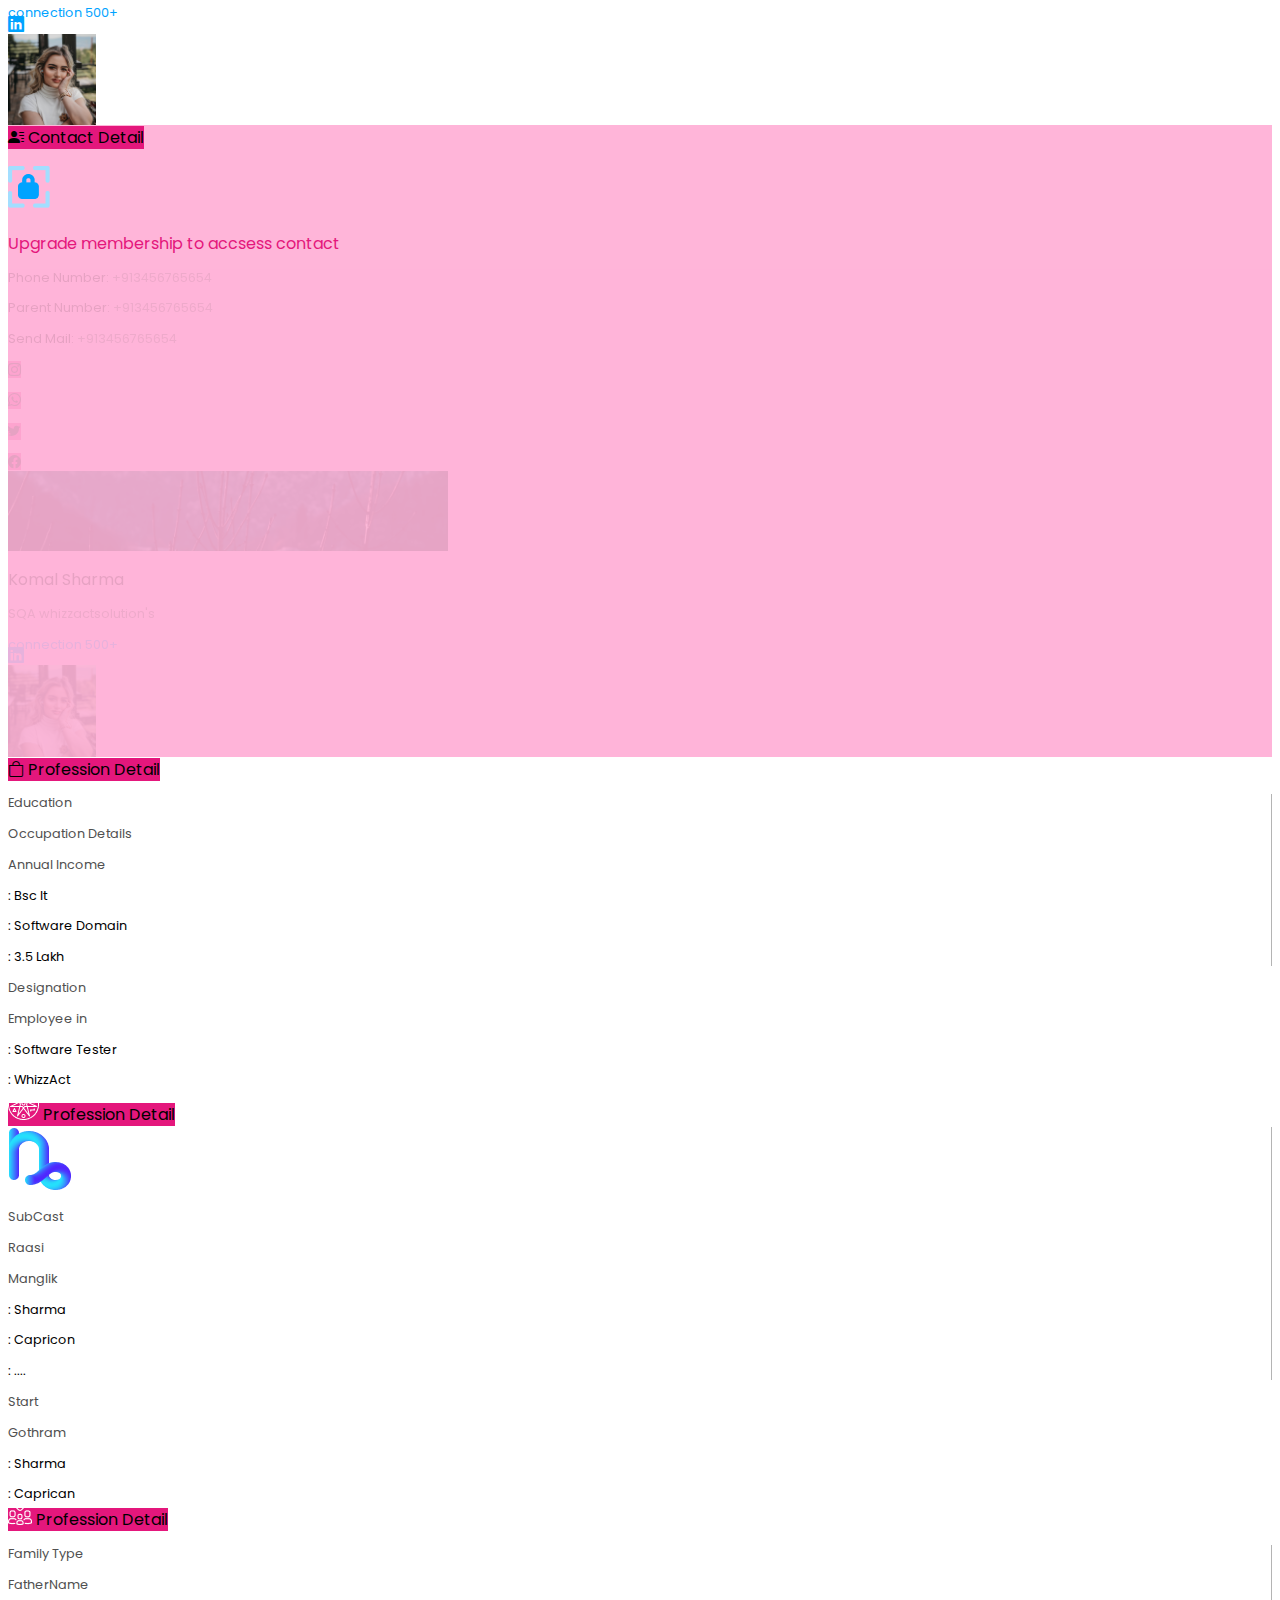
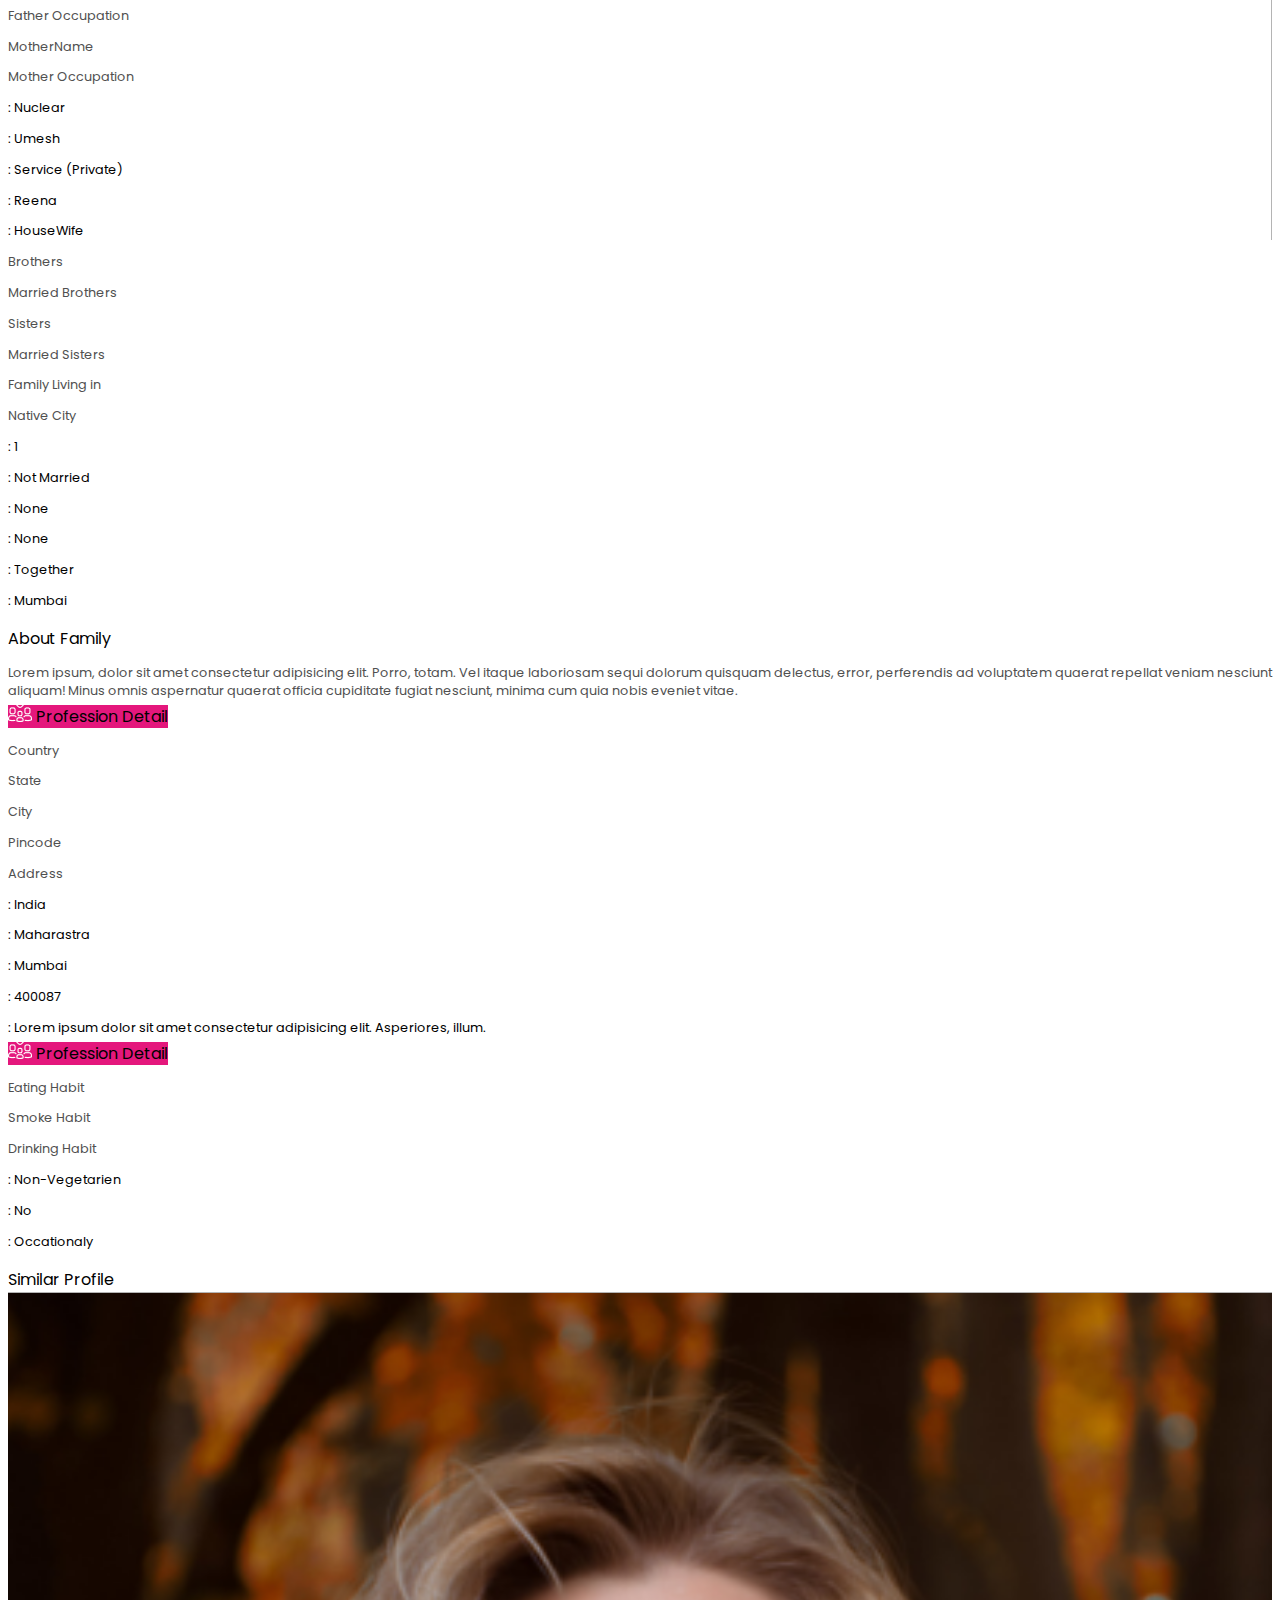
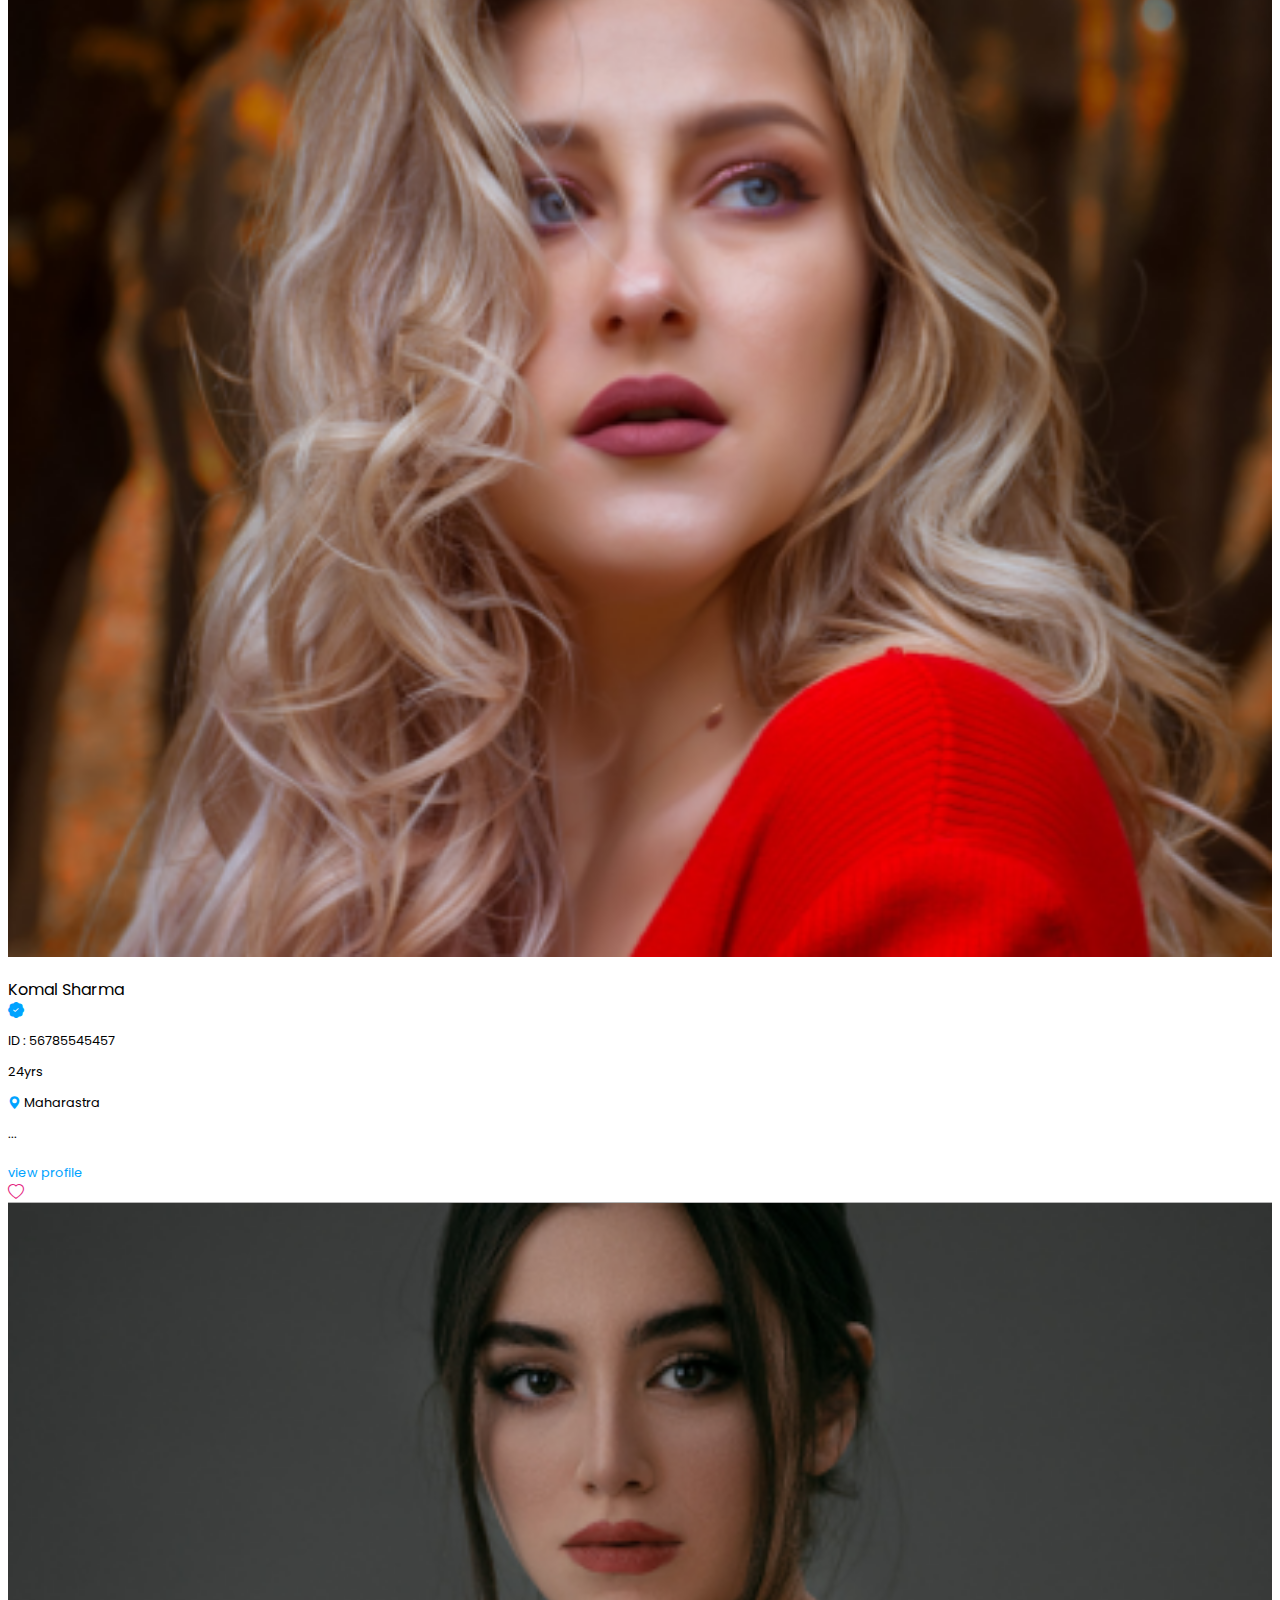
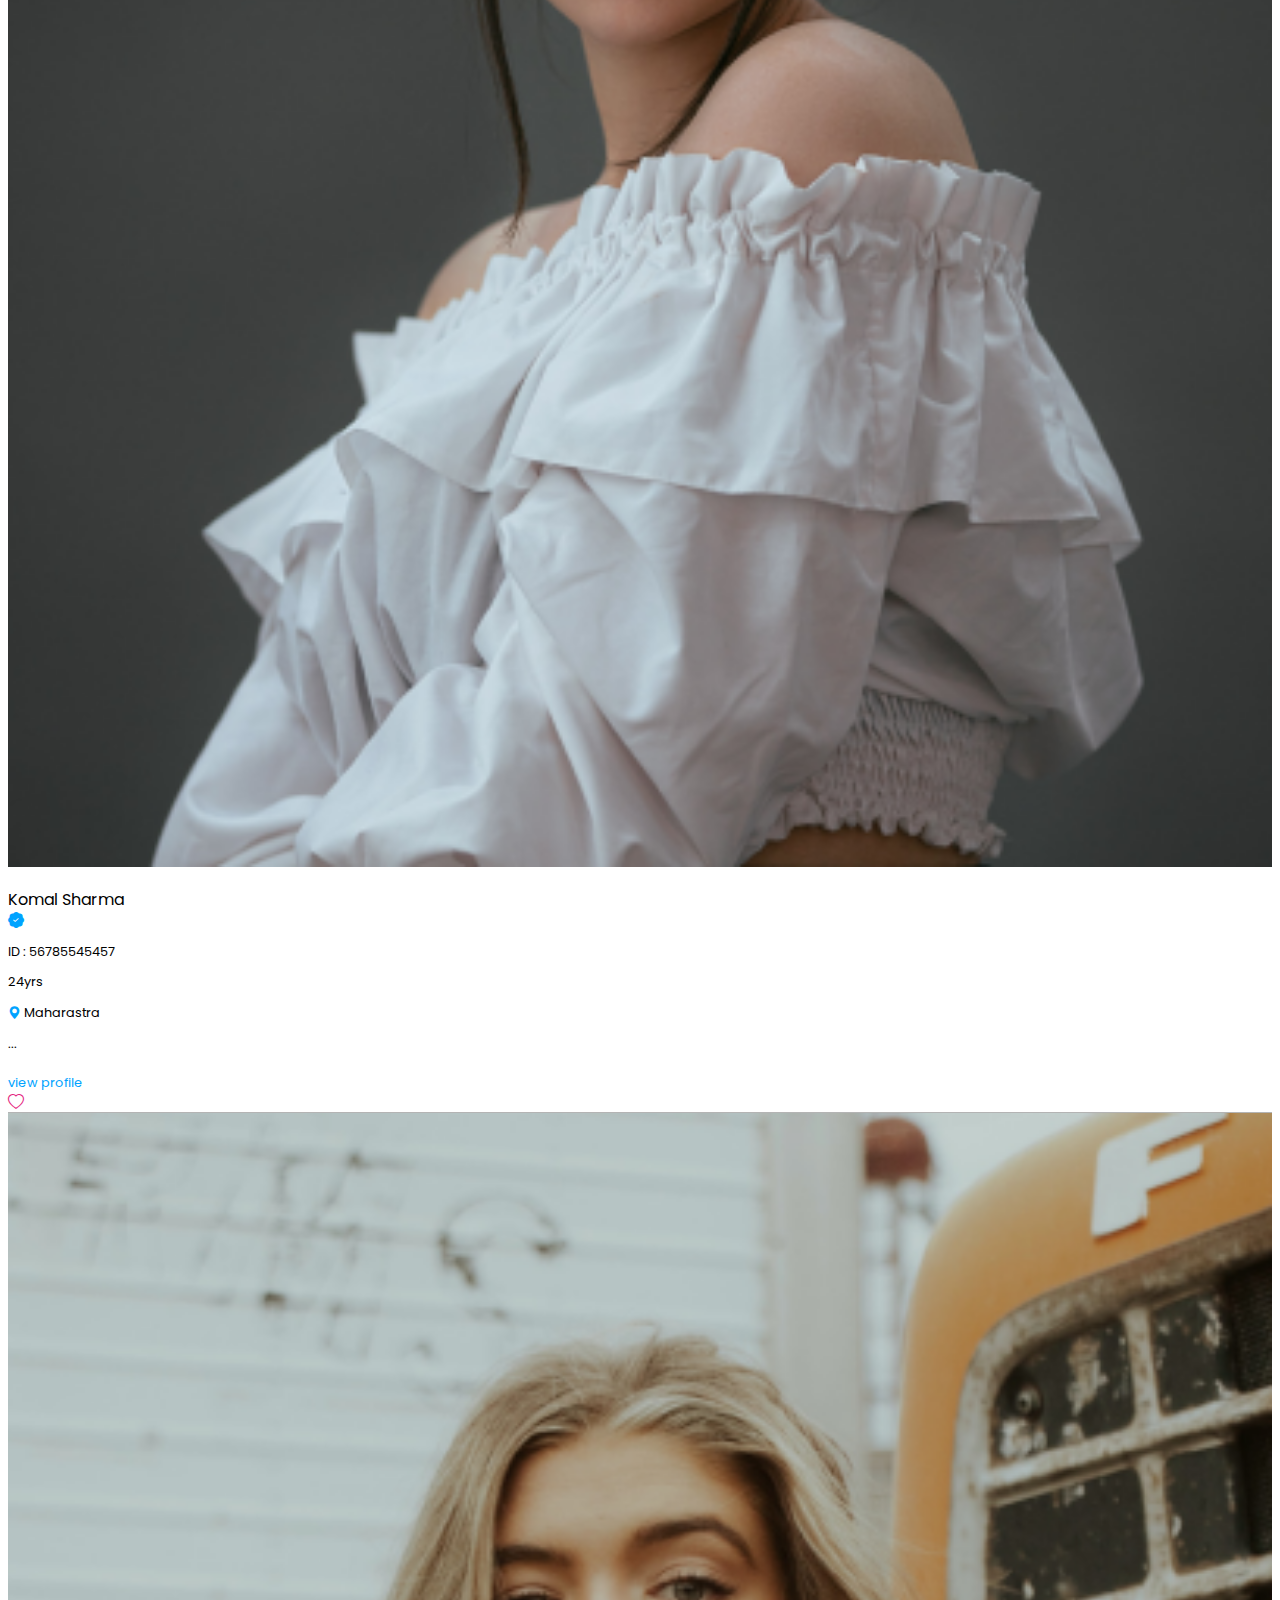
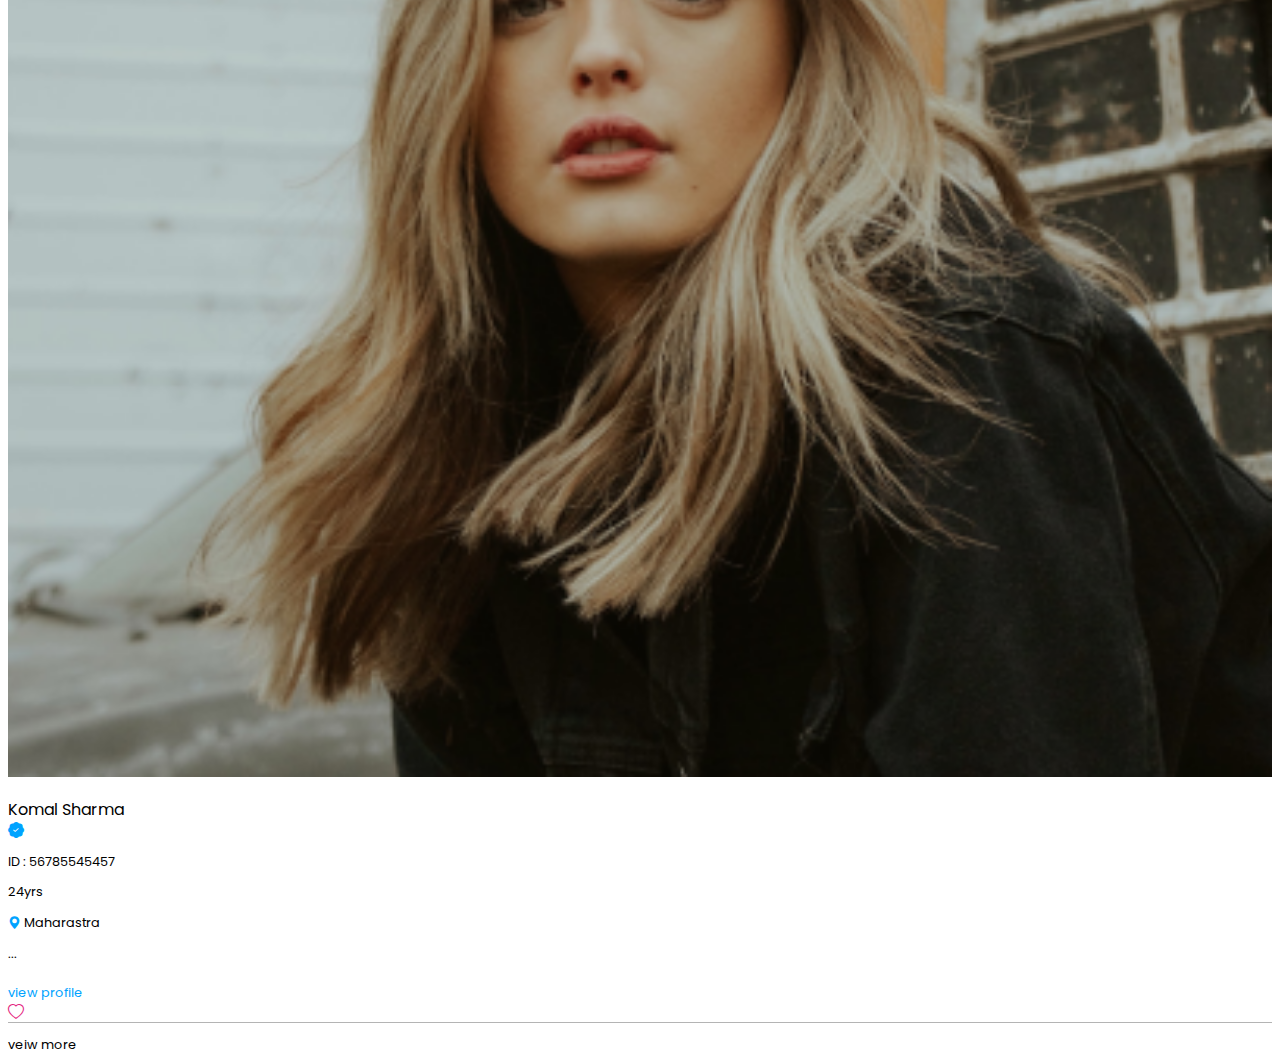
==== commit f893d60c: "first commit" ====
--- a/index.html
+++ b/index.html
@@ -39,31 +39,31 @@
 </head>
 
 <body>
-    <div class="container-md d-md-flex gap-5   mt-5  ">
+    <div class="container-xl d-md-flex gap-xl-5 gap-lg-3 gap-1  mt-5  ">
         <div class="col-md-8">
-                <div class="d-flex gap-3 border rounded ps-3 pt-2 pb-3 pe-5 ">
-
-
-
-                    <div class="col-3 d-flex flex-column justify-content-center ">
-                        <div class="img-fluid">
+                <div class="d-md-flex gap-3 border rounded ps-3 pt-2 pb-3 pe-md-5 ">
+
+
+
+                    <div class="col-md-3 d-flex flex-column justify-content-center align-items-center ">
+                        <div class=" profile-img ">
                             <img class="img-cover rounded" src="./img/unsplash_H0PHCtE8uaQ.png" alt="">
                         </div>
-                        <p class="text-black d-flex justify-content-center mt-2  ">1/4</p>
-                    </div>
-                    <div class="col-7 ">
-
-                        <div class="d-flex gap-2 ">
-
-                            <p class="fs-3 fw-bold" >Komal sharma</p>
-                            <i class="bi fs-4 text-blue bi-patch-check-fill"></i>
-                        </div>
+                        <p class="text-black  ">1/4</p>
+                    </div>
+                    <div class="col-md-7 ">
+
+                        <!-- <div class="d-flex gap-2 "> -->
+
+                            <p class="fs-3 fw-bold" >Komal sharma <i class="bi fs-4 text-blue bi-patch-check-fill"></i> </p>
+                            
+                        <!-- </div> -->
                         <div class="d-flex gap-2 align-items-center ">
                             <p class="text-xs"> ID : 56785545457 </p>
                             <i class="bi bi-clipboard "></i>
                         </div>
 
-                        <div class="mt-2 text-xs pe-4">
+                        <div class="mt-2 text-xs pe-md-4">
                             <p class=" text-black ">
                                 Lorem ipsum, dolor sit amet consectetur adipisicing elit. Rem voluptas nam
                                 necessitatibus doloribus fuga, accusamus officia debitis soluta dicta obcaecati
@@ -80,7 +80,7 @@
 
                     </div>
 
-                    <div class="col-2  d-flex flex-column align-items-center justify-content-end ">
+                    <div class="col-md-2  d-flex flex-column  justify-content-end ">
 
 
 
@@ -99,7 +99,7 @@
 
 
 
-            <div class="bg-light mt-4  rounded-3 px-4 " >
+            <div class="bg-light mt-4  rounded-3 px-md-4 " >
                      <!-- <div class= "mx-3 " >  -->
                         <span class="bg-pink  text-white p-1 px-2 rounded-bottom-2 fs-5 "> <i class="bi bi-person   "></i> Personal Detail</span>
                 
@@ -123,7 +123,7 @@
                         </div>
 
                         <div class="col-6  d-flex gap-md-5 gap-2">  
-                         <div class="d-flex text-xs gap-2 text-black flex-column  ms-2 " >
+                         <div class="d-flex text-xs gap-2 text-black flex-column  ms-md-2 " >
                               <p> Weight </p>
                               <p> Height </p>
                               <p> Mother Tongue </p>
@@ -146,7 +146,7 @@
 
                            <div class="d-flex gap-2 align-items-center text-xs py-3 ps-3  ">
                                  
-                            <p class="fs-6  fw- " > Hobbies : </p>
+                            <p class="fs-6 " > Hobbies : </p>
                                 <p class="px-3 py-1 bg-white rounded-4 text-blue ">Music</p>
                                 <p class="px-3 py-1 bg-white rounded-4 text-blue ">Music</p>
                                 <p class="px-3 py-1 bg-white rounded-4 text-blue ">Music</p>
@@ -156,9 +156,9 @@
             </div>
 
 
-            <div class= "px-4 bg-light mt-4  rounded-3  pb-4 " > 
+            <div class= "px-md-4 bg-light mt-4  rounded-3  pb-3 " > 
                 
-                <span class="bg-pink  text-white p-1 px-2  rounded-bottom-2 fs-5"> <i class="bi bi-person"></i> Personal Detail</span>
+                <span class="bg-pink  text-white p-1 px-2  rounded-bottom-2 fs-5"> <i class="bi bi-person-lines-fill"></i> Contact Detail</span>
                 
                 <div class="d-flex  gap-4 pb-3" >
                 <div class="text-xs col-4 mt-2 ">
@@ -182,7 +182,7 @@
                 
                
 
-                <div class="position-relative  " >
+                <div class="position-relative mt-sm-1 mt-2 " >
                 <div class="img-contact" >
                     <img class="img-cover rounded-top-3 " src="./img/contactimg.png" alt="">
                 </div>
@@ -216,58 +216,66 @@
 
          <!-- Contact Premium -->
              
-       <div  class="px-4 bg-light-pink mt-4  position-relative  rounded-3 pb-3  " >
-
-        <span class="bg-pink  text-white p-1 px-2 rounded-bottom-2 fs-5"> <i class="bi bi-person  "></i> Personal Detail</span>
+       <div  class="px-md-4 bg-light-pink mt-4  position-relative  rounded-3 pb-3  " >
+
+        <span class="bg-pink  text-white p-1 px-2 rounded-bottom-2 fs-5"> <i class="bi bi-person-lines-fill"></i> Contact Detail</span>
 
   <div  class="d-flex justify-content-center pt-4  ">
-        <div style="z-index: 2; " class=" position-absolute bg-white rounded p-4  mx-auto    d-flex flex-column justify-content-center align-items-center " >
+        <div style="z-index: 5; " class=" position-absolute bg-white rounded p-4  mx-auto    d-flex flex-column justify-content-center align-items-center " >
             <p><img src="./img/Group 111.png" alt=""></p>
             <p class="text-pink" >Upgrade membership to accsess contact</p>
         </div>
     </div>
 
-        <div class="opacity d-flex gap-4   " style="z-index: -1;"  >
-            <div class="text-xs mt-2">
-            <p class="py-2" >Phone Number: <span class="text-black" >+913456765654</span> </p>
-            <p class="py-2" >Parent Number: <span class="text-black" >+913456765654</span> </p>
-            <p class="py-2" >Send Mail: <span class="text-black" >+913456765654</span> </p>
-                
-            <div class=" d-flex gap-3 " >
-                <p  ><i class="bi bi-instagram bg-pink rounded px-1 fs-5 text-white "></i></p>
-               <p> <i class="bi bi-whatsapp bg-pink rounded px-1 fs-5 text-white"></i> </p>
-                <p><i class="bi bi-twitter bg-pink rounded px-1 fs-5 text-white"></i></p>
-               <p> <i class="bi bi-facebook bg-pink rounded px-1 fs-5 text-white"></i></p>
-            </div>
+    <div class=" opacity d-flex  gap-4 pb-3" >
+        <div class="text-xs col-4 mt-2 ">
+        <p class="py-2" >Phone Number: <span class="text-black" >+913456765654</span> </p>
+        <p class="py-2" >Parent Number: <span class="text-black" >+913456765654</span> </p>
+        <p class="py-2" >Send Mail: <span class="text-black" >+913456765654</span> </p>
+            
+        <div class=" d-flex gap-2 " >
+            <p  ><i class="bi bi-instagram bg-pink rounded px-1 fs-6 text-white "></i></p>
+           <p> <i class="bi bi-whatsapp bg-pink rounded px-1 fs-6 text-white"></i> </p>
+            <p><i class="bi bi-twitter bg-pink rounded px-1 fs-6 text-white"></i></p>
+           <p> <i class="bi bi-facebook bg-pink rounded px-1 fs-6 text-white"></i></p>
+        </div>
+   
+        
+    </div>
+
+
+    <!-- <div class="position-relative   "  > -->
+      
+        
        
-            
-        </div>
-
-
-        <div class="position-relative "  >
-          
-            
-            <div class="position-absolute  " style="z-index: 2;" >
-                <i class="bi bi-linkedin"></i>
-            </div>
-
-            <div class=" position-absolute   " style="z-index: 2;" >
-                <img class="img-cover  img-thumbnail rounded-circle" src="./img/unsplash_H0PHCtE8uaQ.png" alt="">
-            </div>
-
-            <div  style="z-index:1; " class="position-absolute" >
-            <!-- <div class="img-contact" > -->
-                <img class="img-cover rounded-top-3 img-fluid " src="./img/contactimg.png" alt="">
-            <!-- </div> -->
-            <div class="img-contact bg-white rounded-bottom-3" >
-                <p class="fw-semibold" >Komal Sharma </p>
-                <p class="text-xs text-black" >SQA whizzactsolution's</p>
-                <p class="text-xs text-blue" >connection 500+</p>
-            </div>
-        </div>
+
+        <div class="position-relative  " >
+        <div class="img-contact" >
+            <img class="img-cover rounded-top-3 " src="./img/contactimg.png" alt="">
+        </div>
+        <div class="img-contact position-relative bg-white rounded-bottom-3" >
+            <div class="position-absolute  ps-5 " >
+            <p class="fw-semibold" >Komal Sharma </p>
+            <p class="text-xs text-black" >SQA whizzactsolution's</p>
+            </div>
+        <div class="position-absolute bottom-0 end-0 m-2" >
+            <p class="text-xs text-blue" >connection 500+</p>
         </div>
     </div>
+
+        <div class="position-absolute float-right top-0 end-0 me-2  " style="z-index: 2;" >
+            <i class="bi text-blue bi-linkedin"></i>
+        </div>
+
+        <div class="position-absolute img-side " style="z-index: 3;" >
+           
+            <img class="img-cover   rounded-circle" src="./img/unsplash_H0PHCtE8uaQ.png" alt="">
+        </div>
+
+    </div>
+    <!-- </div> -->
 </div>
+</div>
 
 
 
@@ -276,7 +284,7 @@
 
 <!-- Profssion Detail -->
 
-<div class="bg-light mt-4  rounded-3 px-4 pb-3 " >
+<div class="bg-light mt-4  rounded-3 px-md-4 pb-3 " >
     <!-- <div class= "mx-3 " >  -->
        <span class="bg-pink  text-white p-1 px-2 rounded-bottom-2 fs-5 "> <i class="bi bi-bag"></i> Profession Detail</span>
 
@@ -299,8 +307,8 @@
         </div>
        </div>
 
-       <div class="col-6  d-flex gap-5  ">  
-        <div class="d-flex text-xs gap-2 text-black flex-column  ms-2 " >
+       <div class="col-6  d-flex gap-md-5 gap-2 ">  
+        <div class="d-flex text-xs gap-2 text-black flex-column  ms-md-2 " >
              <p>Designation</p>
              <p> Employee in </p>
             
@@ -321,17 +329,17 @@
 
 
 <!-- Profession Detail-2 -->
-<div class="bg-light mt-4  px-4 rounded-3 pb-3" >
+<div class="bg-light mt-4  px-md-4 rounded-3 pb-3" >
     <!-- <div class= "mx-3 " >  -->
-       <span class="bg-pink  text-white p-1 px-2 rounded-bottom-2 fs-5 "> <img src="./img/cycle.png" alt=""> Profession Detail</span>
+       <span class="bg-pink   text-white p-1 px-2 rounded-bottom-2 fs-5 "> <img src="./img/cycle.png" alt=""> Profession Detail</span>
 
        <!-- <p>Full name:Komal Sharma</p> -->
 
        <div class="row  my-3 " >
         
-       <div class="col-6  d-flex gap-2 border-right">
-
-        <div class="bg-white  p-1 rounded" >
+       <div class="col-6  d-flex gap-4 border-right">
+
+        <div class="bg-white d-none d-md-block  p-1 rounded" >
             <img src="./img/Group 114.png" alt="">
         </div>
 
@@ -349,8 +357,8 @@
         </div>
        </div>
 
-       <div class="col-6  d-flex gap-5  ">  
-        <div class="d-flex text-xs gap-2 text-black flex-column  ms-2 " >
+       <div class="col-6  d-flex gap-md-5 gap-2 ">  
+        <div class="d-flex text-xs gap-2 text-black flex-column  ms-md-2 " >
              <p>Start</p>
              <p> Gothram </p>
             
@@ -372,7 +380,7 @@
 
 <!-- Family Detail -->
 
-<div class="bg-light mt-4 px-4 rounded-3 pb-3 " >
+<div class="bg-light mt-4 px-md-4 rounded-3 pb-3 " >
     <!-- <div class= "mx-3 " >  -->
        <span class="bg-pink  text-white p-1 px-2 rounded-bottom-2 fs-5 "> <img  class="" src="./img/family.png" alt=""> Profession Detail</span>
 
@@ -380,26 +388,27 @@
 
        <div class="row my-3" >
         
-       <div class="col-6  d-flex gap-4 border-right">  
+       <div class="col-6  d-flex gap-md-5 gap-2 border-right">  
         <div class="d-flex text-xs gap-2 text-black flex-column   " >
              <p> Family Type </p>
-             <p> Father Name </p>
+             <p> FatherName </p>
              <p> Father Occupation</p>
+             <p>MotherName</p>
              <p>Mother Occupation</p>
              
         </div>
         <div class="d-flex text-xs  flex-column gap-2  " >
              <p>: Nuclear</p>
              <p>: Umesh </p>
-             <p>: Service(Private) </p>
+             <p>: Service (Private) </p>
              <p>: Reena</p>
              <p>: HouseWife</p>
             
         </div>
        </div>
 
-       <div class="col-6  d-flex gap-5  ">  
-        <div class="d-flex text-xs gap-2 text-black flex-column ms-2 " >
+       <div class="col-6  d-flex gap-md-5 gap-2  ">  
+        <div class="d-flex text-xs gap-2 text-black flex-column ms-md-2 " >
              <p>Brothers</p>
              <p>Married Brothers </p>
              <p>Sisters</p>
@@ -440,7 +449,7 @@
     
 
 <!-- Location -->
-<div class="bg-light col-md-6  rounded-3 px-4 pb-3" >
+<div class="bg-light col-md-6  rounded-3 px-md-4 pb-3" >
     <!-- <div class= "mx-3 " >  -->
        <span class="bg-pink  text-white p-1 px-2 rounded-bottom-2 fs-6 "> <img  class="" src="./img/family.png" alt=""> Profession Detail</span>
 
@@ -448,7 +457,7 @@
 
        <div class="row my-3" >
         
-       <div class=" d-flex gap-5">  
+       <div class=" d-flex gap-5 ">  
         <div class="d-flex text-xs gap-2 text-black flex-column " >
              <p> Country </p>
              <p> State </p>
@@ -483,7 +492,7 @@
 <!-- <div class="col-5" > -->
 
 
-    <div class=" right-side bg-light col-md-6  rounded-3 px-4   "  >
+    <div class=" right-side bg-light col-md-6  rounded-3 px-md-4   "  >
         <!-- <div class= "mx-3 " >  -->
            <span class="bg-pink  text-white p-1 px-2 rounded-bottom-2 fs-6 "> <img  class="" src="./img/family.png" alt=""> Profession Detail</span>
     
@@ -534,18 +543,20 @@
                 <p class="fs-5 p-1 pb-2 fw-semibold " >Similar Profile</p>
 
 
+      
+                
       <!-- side view -->
-                <div class=" side-border py-3 mx-2 ">
-                    <div class="d-flex gap-md-2 gap-1   ">
-                        <div class="col-3">
-                            <div class="img-side pt-2">
-                                <img class="img-cover rounded" src="./img/anushka.png" alt="">
+                <div class=" side-border py-3 mx-md-2 ">
+                    <div class="d-flex gap-md-2 gap-1  ">
+                        <div class="col-3 ">
+                            <div class="right-side-img pt-2">
+                                <img class="img-cover rounded" src="./img/kajal.png" alt="">
                             </div>
                         </div>
                         <div class="col-8 ">
                             <div class="d-flex align-items-center gap-1 ">
                                 <p class="fs-5 fw-bolder" >Komal Sharma</p>
-                                <i class="bi fs-6 text-blue bi-patch-check-fill"></i>
+                                <i class="bi fs-6 text-blue text-primary bi-patch-check-fill"></i>
                             </div>
                             <div class="">
                                 <p class="text-xs"> ID : 56785545457 </p>
@@ -561,7 +572,7 @@
                                     <p class="p-1 px-3">...</p>
                                 </div>
                             </div>
-                           <p> <a href="" class="text-xs text-blue "> view profile </a></p>
+                           <p> <a href="" class="text-xs text-blue"> view profile </a></p>
                         </div>
                             <div class="  me-2 ">
                                 <i class="bg-white text-pink fw-bold bi bi-heart rounded-2  p-1"></i>
@@ -570,17 +581,17 @@
                 </div>
                 <!-- -------- -->
       <!-- side view -->
-                <div class=" side-border py-3 mx-2 ">
+                <div class=" side-border py-3 mx-md-2 ">
                     <div class="d-flex gap-md-2 gap-1   ">
-                        <div class="col-3">
-                            <div class="img-side pt-2">
-                                <img class="img-cover rounded" src="./img/kajal.png" alt="">
+                        <div class="col-3 ">
+                            <div class="right-side-img pt-2">
+                                <img class="img-cover rounded" src="./img/anushka.png" alt="">
                             </div>
                         </div>
                         <div class="col-8 ">
                             <div class="d-flex align-items-center gap-1 ">
                                 <p class="fs-5 fw-bolder" >Komal Sharma</p>
-                                <i class="bi fs-6 text-primary bi-patch-check-fill"></i>
+                                <i class="bi fs-6 text-blue text-primary bi-patch-check-fill"></i>
                             </div>
                             <div class="">
                                 <p class="text-xs"> ID : 56785545457 </p>
@@ -590,13 +601,13 @@
                                     <p class="p-1 ">24yrs</p>
                                 </div>
                                 <div class="bg-white rounded-4">
-                                    <p class="p-1"> <i class="bi bi-geo-alt-fill"></i> Maharastra</p>
+                                    <p class="p-1"> <i class="bi text-blue bi-geo-alt-fill"></i> Maharastra</p>
                                 </div>
                                 <div class="bg-white rounded-5">
                                     <p class="p-1 px-3">...</p>
                                 </div>
                             </div>
-                           <p> <a href="" class="text-xs "> view profile </a></p>
+                           <p> <a href="" class="text-xs text-blue"> view profile </a></p>
                         </div>
                             <div class="  me-2 ">
                                 <i class="bg-white text-pink fw-bold bi bi-heart rounded-2  p-1"></i>
@@ -605,17 +616,17 @@
                 </div>
                 <!-- -------- -->
       <!-- side view -->
-                <div class=" side-border py-3 mx-2 ">
+                <div class=" side-border py-3 mx-md-2 ">
                     <div class="d-flex gap-md-2 gap-1   ">
-                        <div class="col-3">
-                            <div class="img-side pt-2">
+                        <div class="col-3 ">
+                            <div class="right-side-img pt-2">
                                 <img class="img-cover rounded" src="./img/sweta.png" alt="">
                             </div>
                         </div>
                         <div class="col-8 ">
                             <div class="d-flex align-items-center gap-1 ">
                                 <p class="fs-5 fw-bolder" >Komal Sharma</p>
-                                <i class="bi fs-6 text-primary bi-patch-check-fill"></i>
+                                <i class="bi fs-6 text-blue text-primary bi-patch-check-fill"></i>
                             </div>
                             <div class="">
                                 <p class="text-xs"> ID : 56785545457 </p>
@@ -625,21 +636,21 @@
                                     <p class="p-1 ">24yrs</p>
                                 </div>
                                 <div class="bg-white rounded-4">
-                                    <p class="p-1"> <i class="bi bi-geo-alt-fill"></i> Maharastra</p>
+                                    <p class="p-1"> <i class="bi text-blue bi-geo-alt-fill"></i> Maharastra</p>
                                 </div>
                                 <div class="bg-white rounded-5">
                                     <p class="p-1 px-3">...</p>
                                 </div>
                             </div>
-                           <p> <a href="" class="text-xs "> view profile </a></p>
-                        </div>
-                            <div class=" me-2 ">
+                           <p> <a href="" class="text-xs text-blue"> view profile </a></p>
+                        </div>
+                            <div class="  me-2 ">
                                 <i class="bg-white text-pink fw-bold bi bi-heart rounded-2  p-1"></i>
                             </div>
                     </div>
                 </div>
                 <!-- -------- -->
-
+      
                
 
 
--- a/style/theme.css
+++ b/style/theme.css
@@ -65,6 +65,6 @@
 .opacity{
     background-color: #ffb5d9;
     opacity: 0.1;
-    backdrop-filter: blur(25px);
+    backdrop-filter: blur(95px);
     box-shadow:  rgba(243, 126, 171, 0.35);
 }
--- a/style/index.css
+++ b/style/index.css
@@ -1,8 +1,8 @@
-/* .profile-img{
+.profile-img{
      width: 10rem;
      height: 10rem;
 
-} */
+}
 .img-side{
     width: 5.5rem;
     height: 5.7rem;
@@ -14,14 +14,58 @@
     height: 5rem;
 }
 
-@media only screen and (max-width: 720px){
+
+@media only screen and (max-width: 1220px){
+
+    .img-contact{
+        width: 22rem;
+    }
+
+}
+
+
+@media only screen and (max-width: 1020px){
+    .profile-img{
+        width: 7rem;
+        height: 7rem;
+   
+   }
+   
+
+    .img-contact{
+        width: 17rem;
+    }
+
+}
+
+
+@media only screen and (max-width: 767px){
+
+
+    .img-side{
+        width: 4rem;
+        height: 4rem;
+        top: 2.7rem;
+        left: 2rem;
+    }
+
 	
+   .right-side-img{
+    width: 4.5rem;
+    height: 5rem;
+   }
 
     .right-side{
         margin-top: 1.5rem;
         margin-bottom: 1.5rem;
     }
     .img-contact{
-        width: 20rem;
+        width: 17rem;
+    }
+}
+
+@media only screen and (max-width: 480px){
+    .img-contact{
+        width: 12.5rem;
     }
 }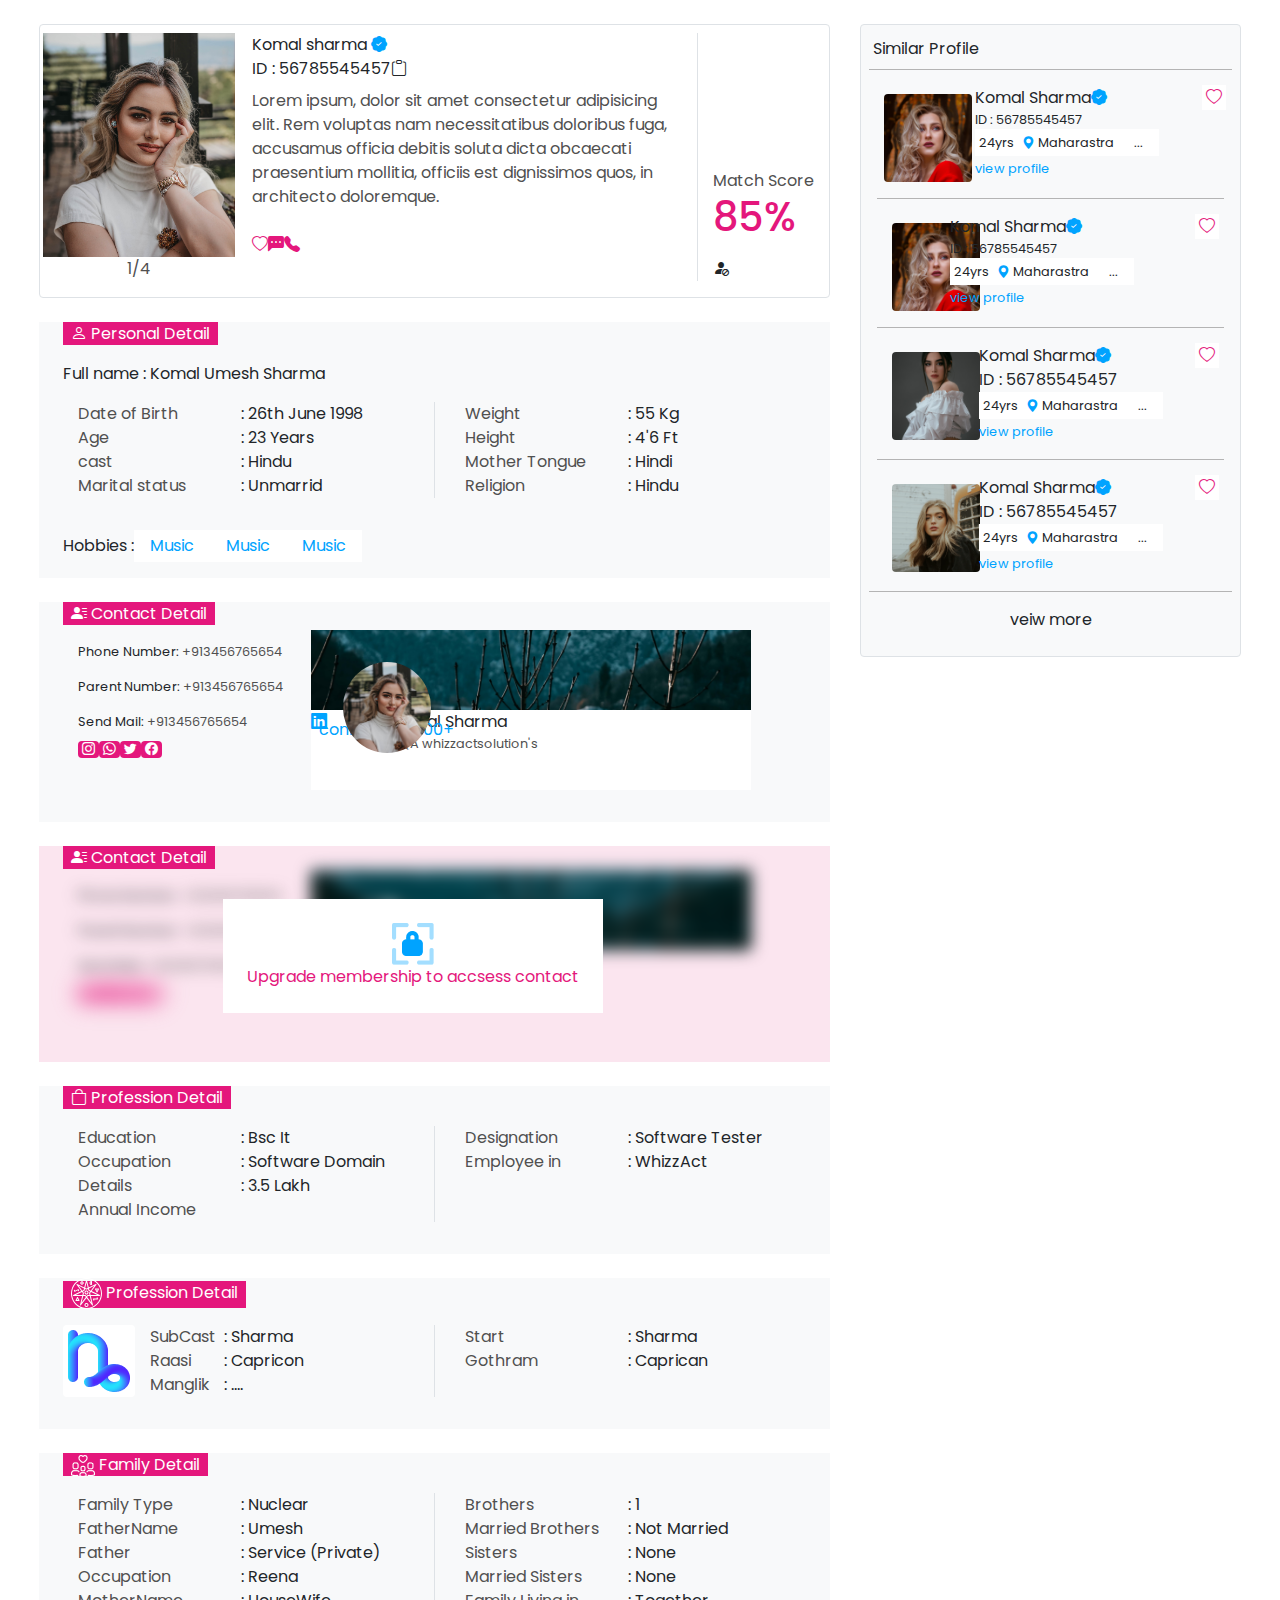
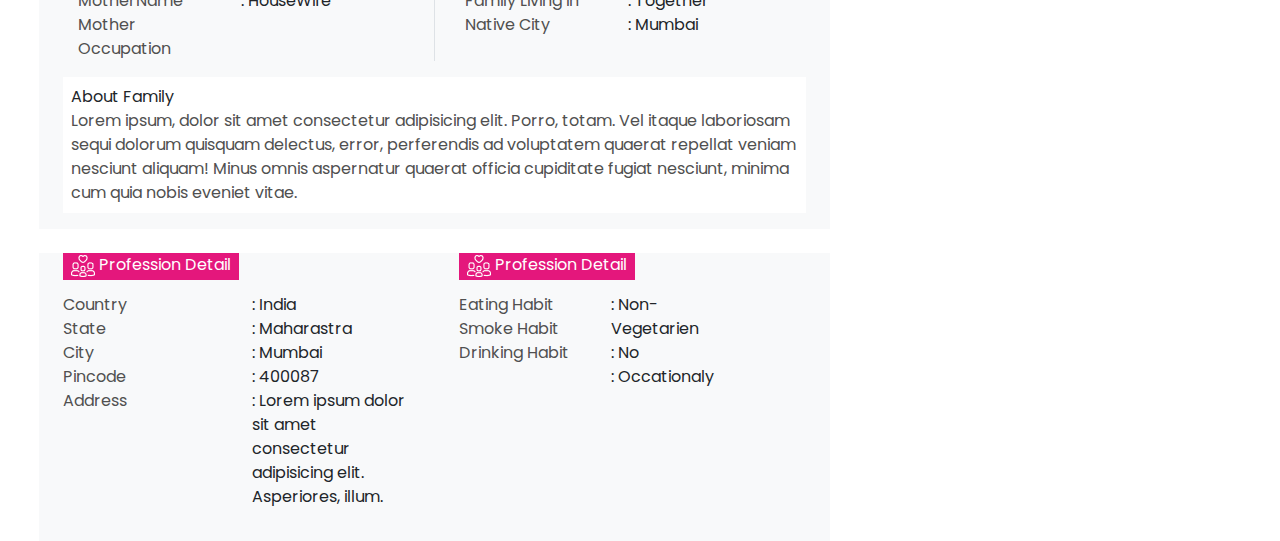
==== commit a940386f: "test commit" ====
--- a/index.html
+++ b/index.html
@@ -11,27 +11,17 @@
     <link rel="stylesheet" href="https://cdn.jsdelivr.net/npm/bootstrap-icons@1.10.3/font/bootstrap-icons.css">
     <link href="https://cdn.jsdelivr.net/npm/bootstrap@5.3.0-alpha1/dist/css/bootstrap.min.css" rel="stylesheet"
         integrity="sha384-GLhlTQ8iRABdZLl6O3oVMWSktQOp6b7In1Zl3/Jr59b6EGGoI1aFkw7cmDA6j6gD" crossorigin="anonymous">
-
-        <!-- text -->
-        <link rel="preconnect" href="https://fonts.googleapis.com">
-<link rel="preconnect" href="https://fonts.gstatic.com" crossorigin>
-<link href="https://fonts.googleapis.com/css2?family=Anton&family=Baloo+Tammudu+2&family=Bree+Serif&family=Open+Sans:ital,wght@0,300;0,400;1,300;1,400;1,500&family=Poppins:ital,wght@0,100;0,200;0,300;0,400;0,500;0,600;0,700;0,800;0,900;1,100;1,200;1,300;1,400;1,500;1,600;1,700;1,800;1,900&display=swap" rel="stylesheet">
-        <!--  -->
-
-
-        <!-- -->
-
-       <!-- owl carousel css link -->
-<link rel="stylesheet" href="https://cdnjs.cloudflare.com/ajax/libs/OwlCarousel2/2.3.4/assets/owl.carousel.min.css">
-  
-<!-- owl carousel theme.css link -->
-<link rel="stylesheet" href="https://cdnjs.cloudflare.com/ajax/libs/OwlCarousel2/2.3.4/assets/owl.theme.default.min.css">  
-
-<!-- owl carousel js file -->
-    <script src="https://cdnjs.cloudflare.com/ajax/libs/OwlCarousel2/2.3.4/owl.carousel.min.js"></script>
-
-
-        <!--  -->
+        <link href="https://cdn.jsdelivr.net/npm/bootstrap@5.3.0-alpha1/dist/css/bootstrap.min.css" rel="stylesheet" integrity="sha384-GLhlTQ8iRABdZLl6O3oVMWSktQOp6b7In1Zl3/Jr59b6EGGoI1aFkw7cmDA6j6gD" crossorigin="anonymous">
+
+        <link rel="stylesheet" href="https://stackpath.bootstrapcdn.com/bootstrap/4.3.1/css/bootstrap.min.css">
+      
+    <!-- text -->
+    <link rel="preconnect" href="https://fonts.googleapis.com">
+    <link rel="preconnect" href="https://fonts.gstatic.com" crossorigin>
+    <link
+        href="https://fonts.googleapis.com/css2?family=Anton&family=Baloo+Tammudu+2&family=Bree+Serif&family=Open+Sans:ital,wght@0,300;0,400;1,300;1,400;1,500&family=Poppins:ital,wght@0,100;0,200;0,300;0,400;0,500;0,600;0,700;0,800;0,900;1,100;1,200;1,300;1,400;1,500;1,600;1,700;1,800;1,900&display=swap"
+        rel="stylesheet">
+    <!--  -->
 
 
     <link rel="stylesheet" href="./style/theme.css">
@@ -39,515 +29,553 @@
 </head>
 
 <body>
-    <div class="container-xl d-md-flex gap-xl-5 gap-lg-3 gap-1  mt-5  ">
+    <!-- <script src="/index.js"></script>     -->
+
+    <div class="modal fade" id="exampleModal" tabindex="-1" aria-labelledby="exampleModalLabel" aria-hidden="true">
+        <div class="modal-dialog ">
+          <div class="modal-content">
+            <div class="modal-header">
+      <div class="text-center mb-md-5">
+        <!-- <div class=""> -->
+          <div id="myCarousel" class="carousel slide" data-ride="carousel" >
+            <div class="carousel-inner">
+              <div class="carousel-item active   " > <img src="/img/unsplash_H0PHCtE8uaQ.png" id="#Idmainimg"  class="main-modal-img rounded-2" > </div>
+            </div>
+            <ol  class="carousel-indicators list-inline">
+              <li class=" active"> <a  id="carousel-selector-1" > <img
+                    src="/img/unsplash_H0PHCtE8uaQ.png"  class="img-fluid rounded"  onclick="changeimg('/img/unsplash_H0PHCtE8uaQ.png')" > </a> </li>
+              <li > <a id="carousel-selector-1" > <img
+                    src="/img/kajal.png" onclick="changeimg('/img/kajal.png')" class="img-fluid rounded"> </a> </li>
+              <li > <a id="carousel-selector-1"   onclick="changeimg('/img/sweta.png')"> <img
+                    src="/img/sweta.png" class="img-fluid rounded"> </a> </li>
+              <li > <a id="carousel-selector-1"   onclick="changeimg('/img/anushka.png')"> <img
+                    src="/img/anushka.png" class="img-fluid rounded"> </a> </li>
+              <li > <a id="carousel-selector-1"   onclick="changeimg('/img/tanu.png')"> <img
+                    src="/img/tanu.png" class="img-fluid rounded"> </a> </li>
+            </ol>
+          </div>
+        <!-- </div> -->
+      </div>
+      <button type="button" class="btn-close" data-bs-dismiss="modal" aria-label="Close"></button>
+  
+    </div>
+  </div>
+  </div>
+  </div>
+  
+    <!-- Change Img -->
+
+
+
+
+    <div class="  d-md-flex  gap-lg-2 px-lg-4  mt-4  ">
         <div class="col-md-8">
-                <div class="d-md-flex gap-3 border rounded ps-3 pt-2 pb-3 pe-md-5 ">
-
-
-
-                    <div class="col-md-3 d-flex flex-column justify-content-center align-items-center ">
-                        <div class=" profile-img ">
-                            <img class="img-cover rounded" src="./img/unsplash_H0PHCtE8uaQ.png" alt="">
-                        </div>
-                        <p class="text-black  ">1/4</p>
-                    </div>
-                    <div class="col-md-7 ">
-
-                        <!-- <div class="d-flex gap-2 "> -->
-
-                            <p class="fs-3 fw-bold" >Komal sharma <i class="bi fs-4 text-blue bi-patch-check-fill"></i> </p>
-                            
-                        <!-- </div> -->
+
+
+            <!-- Mobile -->
+            <div class="border rounded d-md-none  ">
+
+                <!-- <div class="d-flex gap-3" > -->
+                <div class="col-md-3 d-flex flex-column justify-content-center align-items-center px-4  ">
+                    <div class=" profile-img  "   data-bs-toggle="modal" data-bs-target="#exampleModal"  >
+                        <img class="img-cover img-thumbnail rounded-4 " src="/img/unsplash_H0PHCtE8uaQ.png" alt=""   >
+                    </div>
+                    <p class="text-black  ">1/4</p>
+                </div>
+
+                <div class="p-2">
+                    <div>
+                        <p class="fs-1 fw-bold">Komal sharma <i class="bi fs-4 text-blue bi-patch-check-fill"></i> </p>
+
                         <div class="d-flex gap-2 align-items-center ">
-                            <p class="text-xs"> ID : 56785545457 </p>
+                            <p class=""> ID : 56785545457 </p>
                             <i class="bi bi-clipboard "></i>
                         </div>
-
-                        <div class="mt-2 text-xs pe-md-4">
-                            <p class=" text-black ">
-                                Lorem ipsum, dolor sit amet consectetur adipisicing elit. Rem voluptas nam
-                                necessitatibus doloribus fuga, accusamus officia debitis soluta dicta obcaecati
-                                praesentium mollitia, officiis est dignissimos quos, in architecto doloremque.
-                            </p>
-
-                        </div>
-
-                        <div class="d-flex gap-3 mt-4 ms-4  fs-5  ">
+                    </div>
+
+
+                    <div class="d-flex justify-content-between">
+                        <div class="d-flex gap-3 mt-1   fs-5  ">
                             <i class=" text-pink fw-bold bi bi-heart"></i>
                             <i class=" text-pink bi bi-chat-left-dots-fill"></i>
                             <i class="text-pink bi bi-telephone-fill"></i>
                         </div>
-
-                    </div>
-
-                    <div class="col-md-2  d-flex flex-column  justify-content-end ">
-
-
-
-                        <div class="text-end" >
-                            <p class="text-black fw-bold ">Match Score</p>
-                            <h1 class="text-pink fs-1 fw-bold mb-3 ">85%</h1>
+                        <div>
                             <p> <i class=" fs-4 bi bi-person-fill-slash"></i></p>
                         </div>
-
-                        <!-- <div class=" mt-4 ms-5 text-end "> -->
-
-                           
-                        <!-- </div> -->
-                    </div>
-                </div>
-
-
-
-            <div class="bg-light mt-4  rounded-3 px-md-4 " >
-                     <!-- <div class= "mx-3 " >  -->
-                        <span class="bg-pink  text-white p-1 px-2 rounded-bottom-2 fs-5 "> <i class="bi bi-person   "></i> Personal Detail</span>
+                    </div>
+
+                    <div class="mt-2  pe-md-4">
+                        <p class=" text-black ">
+                            Lorem ipsum, dolor sit amet consectetur adipisicing elit. Rem voluptas nam
+                            necessitatibus doloribus fuga, accusamus officia debitis soluta dicta obcaecati
+                            praesentium mollitia, officiis est dignissimos quos, in architecto doloremque.
+                        </p>
+
+                    </div>
+
+                    <div class="profile-match mt-2  p-1 px-2 d-flex justify-content-between align-items-center ">
+                        <div class=""> <img class="match-img  rounded-circle " src="./img/anushka.png" alt=""> </div>
+                        <div class="text-center">
+                            <p class=" fw-bold ">Match Score</p>
+                            <h1 class="text-pink fs-1 fw-bold  ">85%</h1>
+                        </div>
+                        <div class=""><img class="match-img rounded-circle" src="./img/kajal.png" alt=""></div>
+
+                    </div>
+
+                </div>
+
+            </div>
+
+
+            <!-- ########## -->
+
+
+            <div class="d-md-flex gap-3 border d-none d-md-block rounded ps-3 pt-2 pb-3 pe-md-5 ">
+
+
+
+                <div class="col-md-3 d-flex flex-column justify-content-center align-items-center ">
+                    <!-- <div class=" profile-img ">
+                        <img class="img-cover rounded" src="./img/unsplash_H0PHCtE8uaQ.png" alt="">
+                    </div> -->
+                    <div class=" profile-img  "   data-bs-toggle="modal" data-bs-target="#exampleModal"  >
+                        <img class="img-cover  rounded-4" src="/img/unsplash_H0PHCtE8uaQ.png" alt=""   >
+                    </div>
+                    <p class="text-black  ">1/4</p>
+                </div>
+                    
+                <div class="col-md-7 border-right">
+
+                    <!-- <div class="d-flex gap-2 "> -->
+
+                    <p class="fs-3 fw-bold">Komal sharma <i class="bi fs-4 text-blue bi-patch-check-fill"></i> </p>
+
+                    <!-- </div> -->
+                    <div class="d-flex gap-2 align-items-center ">
+                        <p class=""> ID : 56785545457 </p>
+                        <i class="bi bi-clipboard "></i>
+                    </div>
+
+                    <div class="mt-2  pe-md-4">
+                        <p class=" text-black ">
+                            Lorem ipsum, dolor sit amet consectetur adipisicing elit. Rem voluptas nam
+                            necessitatibus doloribus fuga, accusamus officia debitis soluta dicta obcaecati
+                            praesentium mollitia, officiis est dignissimos quos, in architecto doloremque.
+                        </p>
+
+                    </div>
+
+                    <div class="d-flex gap-3 mt-4 ms-4  fs-5  ">
+                        <i class=" text-pink fw-bold bi bi-heart"></i>
+                        <i class=" text-pink bi bi-chat-left-dots-fill"></i>
+                        <i class="text-pink bi bi-telephone-fill"></i>
+                    </div>
+
+                </div>
+
+                <div class="col-md-2  d-flex flex-column  justify-content-end ">
+
+                    <div class="text-end">
+                        <p class="text-black fw-bold ">Match Score</p>
+                        <h1 class="text-pink fs-1 fw-bold mb-3 ">85%</h1>
+                        <p> <i class=" fs-4 bi bi-person-fill-slash"></i></p>
+                    </div>
+
+                  
+                </div>
+            </div>
+
+
+
+            <div class="bg-light mt-4  rounded-3 px-4 ">
                 
-                        <p class="fs-5 fw-semibold mt-3" >Full name : Komal Umesh Sharma</p>
- 
-                        <div class="row my-3" >
-                         
-                        <div class="col-6  d-flex gap-md-5 gap-2 border-right">  
-                         <div class="d-flex text-xs gap-2 text-black flex-column   " >
-                              <p> Date of Birth </p>
-                              <p> Age </p>
-                              <p> cast </p>
-                              <p> Marital status </p>
-                         </div>
-                         <div class="d-flex text-xs  flex-column gap-2  " >
-                              <p>: 26th June 1998 </p>
-                              <p>: 23 Years </p>
-                              <p>: Hindu </p>
-                              <p>: Unmarrid </p>
-                         </div>
-                        </div>
-
-                        <div class="col-6  d-flex gap-md-5 gap-2">  
-                         <div class="d-flex text-xs gap-2 text-black flex-column  ms-md-2 " >
-                              <p> Weight </p>
-                              <p> Height </p>
-                              <p> Mother Tongue </p>
-                              <p> Religion </p>
-                         </div>
-                         <div class="d-flex text-xs  flex-column gap-2  " >
-                              <p> : 55 Kg </p>
-                              <p> : 4'6 Ft </p>
-                              <p>: Hindi </p>
-                              <p>: Hindu </p>
-                         </div>
-                        </div>
-                    </div>
-                           <!-- <p class="text-xs text-black  ">date od birth   <span class="ps-5" >:23/3/1998</span> </p>
-                           <p class="text-xs text-black  ">date birth   <span class="ps-5" >:23/3/1998</span> </p>
-                           <p class="text-xs text-black  ">date od birth   <span class="ps-5" >:23/3/1998</span> </p>
-                           <p class="text-xs text-black  ">date od birth   <span class="ps-5" >:23/3/1998</span> </p> -->
-                           
-
-
-                           <div class="d-flex gap-2 align-items-center text-xs py-3 ps-3  ">
-                                 
-                            <p class="fs-6 " > Hobbies : </p>
-                                <p class="px-3 py-1 bg-white rounded-4 text-blue ">Music</p>
-                                <p class="px-3 py-1 bg-white rounded-4 text-blue ">Music</p>
-                                <p class="px-3 py-1 bg-white rounded-4 text-blue ">Music</p>
-
-                        <!-- </div> -->
-                    </div>
-            </div>
-
-
-            <div class= "px-md-4 bg-light mt-4  rounded-3  pb-3 " > 
-                
-                <span class="bg-pink  text-white p-1 px-2  rounded-bottom-2 fs-5"> <i class="bi bi-person-lines-fill"></i> Contact Detail</span>
-                
-                <div class="d-flex  gap-4 pb-3" >
-                <div class="text-xs col-4 mt-2 ">
-                <p class="py-2" >Phone Number: <span class="text-black" >+913456765654</span> </p>
-                <p class="py-2" >Parent Number: <span class="text-black" >+913456765654</span> </p>
-                <p class="py-2" >Send Mail: <span class="text-black" >+913456765654</span> </p>
-                    
-                <div class=" d-flex gap-2 " >
-                    <p  ><i class="bi bi-instagram bg-pink rounded px-1 fs-6 text-white "></i></p>
-                   <p> <i class="bi bi-whatsapp bg-pink rounded px-1 fs-6 text-white"></i> </p>
-                    <p><i class="bi bi-twitter bg-pink rounded px-1 fs-6 text-white"></i></p>
-                   <p> <i class="bi bi-facebook bg-pink rounded px-1 fs-6 text-white"></i></p>
-                </div>
-           
-                
-            </div>
-
-
-            <!-- <div class="position-relative   "  > -->
-              
-                
+                <span class="bg-pink  text-white px-1 px-2 rounded-bottom-2 fs-5 "> <i class="bi bi-person   "></i>
+                    Personal Detail</span>
+
+                <p class="fs-5 fw-semibold mt-3">Full name : Komal Umesh Sharma</p>
+
+                <div class="row-md row my-3">
+
+                    <div class="col-md-6  d-flex gap-md-3  border-right">
+                        <div class="d-flex  gap-2 text-black  flex-column  col-md-0 col-6  ">
+                            <p> Date of Birth </p>
+                            <p> Age </p>
+                            <p> cast </p>
+                            <p> Marital status </p>
+                        </div>
+                        <div class="d-flex   flex-column gap-2  ">
+                            <p>: 26th June 1998 </p>
+                            <p>: 23 Years </p>
+                            <p>: Hindu </p>
+                            <p>: Unmarrid </p>
+                        </div>
+                    </div>
+
+                    <div class="col-md-6  d-flex gap-md-3  mt-md-0 mt-2 ">
+                        <div class="d-flex  gap-2 text-black flex-column col-md-0 col-6  ms-md-2 ">
+                            <p> Weight </p>
+                            <p> Height </p>
+                            <p> Mother Tongue </p>
+                            <p> Religion </p>
+                        </div>
+                        <div class="d-flex   flex-column gap-2  ">
+                            <p> : 55 Kg </p>
+                            <p> : 4'6 Ft </p>
+                            <p>: Hindi </p>
+                            <p>: Hindu </p>
+                        </div>
+                    </div>
+                </div>
+
+                <div class="d-flex gap-2 align-items-center  py-3 ps-md-3  ">
+
+                    <p class="fs-6 "> Hobbies : </p>
+                    <p class="px-3 py-1 bg-white rounded-4 text-blue ">Music</p>
+                    <p class="px-3 py-1 bg-white rounded-4 text-blue ">Music</p>
+                    <p class="px-3 py-1 bg-white rounded-4 text-blue ">Music</p>
+
+                </div>
+            </div>
+
+<!--Contact Detail  -->
+
+            <div class="px-4 bg-light mt-4  rounded-3 pb-3 ">
+
+                <span class="bg-pink  text-white px-1 px-2  rounded-bottom-2 fs-5"> <i
+                        class="bi bi-person-lines-fill"></i> Contact Detail</span>
+
+                <div class="d-md-flex  gap-4 pb-3">
+                    <div class="text-xs col-md-4 mt-2 ">
+                        <p class="py-2">Phone Number: <span class="text-black">+913456765654</span> </p>
+                        <p class="py-2">Parent Number: <span class="text-black">+913456765654</span> </p>
+                        <p class="py-2">Send Mail: <span class="text-black">+913456765654</span> </p>
+
+                        <div class=" d-flex gap-2 ">
+                            <p><i class="bi bi-instagram bg-pink rounded px-1 fs-6 text-white "></i></p>
+                            <p> <i class="bi bi-whatsapp bg-pink rounded px-1 fs-6 text-white"></i> </p>
+                            <p><i class="bi bi-twitter bg-pink rounded px-1 fs-6 text-white"></i></p>
+                            <p> <i class="bi bi-facebook bg-pink rounded px-1 fs-6 text-white"></i></p>
+                        </div>
+
+
+                    </div>
+
+                    <div class="position-relative mt-sm-1 mt-2 ">
+                        <div class="img-contact position-relative ">
+                            <img class="img-cover rounded-top-3 " src="./img/contactimg.png" alt="">
+                            <div class="position-absolute  end-0 top-0 me-2" style="z-index: 3;">
+                                <i class="bi text-blue bi-linkedin"></i>
+                            </div>
+                        </div>
+                        <div class="img-contact position-relative bg-white rounded-bottom-3">
+                            <div class="position-absolute  ps-5 contact-name">
+
+                                <p class="fw-semibold fs-6 ">Komal Sharma </p>
+                                <p class="text-xs text-black fs-6">SQA whizzactsolution's</p>
+
+                            </div>
+                            <div class="position-absolute bottom-0 end-0 m-2">
+                                <p class=" text-blue">connection 500+</p>
+                            </div>
+                        </div>
+
+                        <div class="position-absolute img-side " style="z-index: 3;">
+
+                            <img class="img-cover   rounded-circle" src="./img/unsplash_H0PHCtE8uaQ.png" alt="">
+                        </div>
+
+                    </div>
+                </div>
+            </div>
+
+
+
+
+
+            <!-- Contact Premium -->
+
+            <div class="px-4   mt-4 bg-xs-pink position-relative  rounded-3 pb-3  ">
+
+                <span class="bg-pink  text-white px-1 px-2 rounded-bottom-2 fs-5" style="z-index: 5;"> <i
+                        class="bi bi-person-lines-fill"></i> Contact Detail</span>
+
+                <div  class=" d-flex position-relative   ">
+                <div style="z-index: 5;"
+                    class="  bg-white rounded-4 p-4  premium-fix  position-absolute  text-center ">
+                    <p><img src="./img/Group 111.png" alt=""></p>
+                    <p class="text-pink">Upgrade membership to accsess contact</p>
+                </div>
+                </div>
+
+                <div class=" d-md-flex  gap-4 pb-3">
+
+                    <div class="text-xs contblur col-md-4 mt-md-2 ">
+                        <p class="py-2">Phone Number: <span class="text-black">+913456765654</span> </p>
+                        <p class="py-2">Parent Number: <span class="text-black">+913456765654</span> </p>
+                        <p class="py-2">Send Mail: <span class="text-black">+913456765654</span> </p>
+
+                        <div class=" d-flex contblur gap-2 ">
+                            <p><i class="bi bi-instagram bg-pink rounded px-1 fs-6 text-white "></i></p>
+                            <p> <i class="bi bi-whatsapp bg-pink rounded px-1 fs-6 text-white"></i> </p>
+                            <p><i class="bi bi-twitter bg-pink rounded px-1 fs-6 text-white"></i></p>
+                            <p> <i class="bi bi-facebook bg-pink rounded px-1 fs-6 text-white"></i></p>
+                        </div>
+
+
+                    </div>
+
+                    <div class="contblur ">
+                        <div class="img-contact position-relative">
+                            <img class="img-cover rounded-top-3 " src="./img/contactimg.png" alt="">
+                            <div class="position-absolute  end-0 top-0 me-2" style="z-index: 3;">
+                                <i class="bi text-blue bi-linkedin"></i>
+                            </div>
+                        </div>
+                        <div class="img-contact position-relative  rounded-bottom-3">
+                            <div class="position-absolute  ps-5 ">
+                                <p class="fw-semibold">Komal Sharma </p>
+                                <p class="text-xs text-black">SQA whizzactsolution's</p>
+                            </div>
+                            <div class=" contblur position-absolute bottom-0 end-0 m-2">
+                                <p class=" text-blue">connection 500+</p>
+                            </div>
+                        </div>
+
+
+
+                        <div class="position-absolute img-side " style="z-index: 3;">
+
+                            <img class="img-cover   rounded-circle" src="./img/unsplash_H0PHCtE8uaQ.png" alt="">
+                        </div>
+
+                    </div>
+                </div>
+
+            </div>
+
+
+
+
+            <!--  -->
+
+            <!-- Profssion Detail -->
+
+            <div class="bg-light mt-4  rounded-3 px-4 pb-3 ">
+                <!-- <div class= "mx-3 " >  -->
+                <span class="bg-pink  text-white px-1 px-2 rounded-bottom-2 fs-5 "> <i class="bi bi-bag"></i> Profession
+                    Detail</span>
+
+                <div class="row-md row my-3">
+
+                    <div class="col-md-6  d-flex gap-md-3  border-right-md border-right">
+                        <div class="d-flex  gap-2 text-black  flex-column  col-md-0 col-6  ">
+                            <p> Education </p>
+                            <p> Occupation Details </p>
+                            <p> Annual Income</p>
+                        </div>
+                        <div class="d-flex   flex-column gap-2  ">
+                            <p>: Bsc It</p>
+                            <p>: Software Domain </p>
+                            <p>: 3.5 Lakh </p>
+                        </div>
+                    </div>
+
+                    <div class="col-md-6  d-flex gap-md-3  mt-md-0 mt-2 ">
+                        <div class="d-flex  gap-2 text-black flex-column col-md-0 col-6  ms-md-2 ">
+                            <p>Designation</p>
+                            <p> Employee in </p>
+                        </div>
+                        <div class="d-flex   flex-column gap-2  ">
+                            <p> : Software Tester</p>
+                            <p> : WhizzAct</p>
+                        </div>
+                    </div>
+                </div>
+
+
+
+            </div>
+
+
+            <!--  -->
+
+
+
+            <!-- Profession Detail-2 -->
+            <div class="bg-light mt-4  px-4 rounded-3 pb-3">
+                <!-- <div class= "mx-3 " >  -->
+                <span class="bg-pink   text-white pb-1 px-2 rounded-bottom-2 fs-5 "> <img src="./img/Group 102.svg"
+                        alt=""> Profession Detail</span>
+
+
+                <div class="row-md row my-3">
+
+
+
+                    <div class="col-md-6   d-flex  gap-md-3   border-right">
+
+                        <div class="bg-white d-none d-md-block  p-1 rounded">
+                            <img src="./img/Group 114.png" alt="">
+                        </div>
+                        <div class="d-flex  gap-2 text-black  col-md-3 col-6  flex-column   ">
+                            <p> SubCast </p>
+                            <p> Raasi </p>
+                            <p> Manglik</p>
+
+                        </div>
+                        <div class="d-flex   flex-column gap-2  ">
+                            <p>: Sharma</p>
+                            <p>: Capricon</p>
+                            <p>: .... </p>
+                        </div>
+                    </div>
+
+                    <div class="col-md-6  d-flex gap-md-3  mt-md-0 mt-2 ">
+                        <div class="d-flex  gap-2 text-black flex-column col-md-0 col-6  ms-md-2 ">
+                            <p>Start</p>
+                            <p> Gothram </p>
+                        </div>
+                        <div class="d-flex   flex-column gap-2  ">
+                            <p> : Sharma</p>
+                            <p> : Caprican</p>
+                        </div>
+                    </div>
+                </div>
+
+            </div>
+
+
+            <!--  -->
+
+
+
+            <!-- Family Detail -->
+
+            <div class="bg-light mt-4 px-4 rounded-3 pb-3 ">
+                <!-- <div class= "mx-3 " >  -->
+                <span class="bg-pink  text-white px-1 px-2 rounded-bottom-2 fs-5 "> <img class="" src="./img/family.png"
+                        alt=""> Family Detail</span>
+
+                <div class="row-md row my-3">
+
+                    <div class="col-md-6  d-flex gap-md-3  border-right-md border-right">
+                        <div class="d-flex  gap-2 text-black  flex-column  col-md-0 col-6  ">
+                            <p> Family Type </p>
+                            <p> FatherName </p>
+                            <p> Father Occupation</p>
+                            <p>MotherName</p>
+                            <p>Mother Occupation</p>
+                        </div>
+                        <div class="d-flex   flex-column gap-2  ">
+                            <p>: Nuclear</p>
+                            <p>: Umesh </p>
+                            <p>: Service (Private) </p>
+                            <p>: Reena</p>
+                            <p>: HouseWife</p>
+
+                        </div>
+                    </div>
+
+                    <div class="col-md-6  d-flex gap-md-3  mt-md-0 mt-2 ">
+                        <div class="d-flex  gap-2 text-black flex-column col-md-0 col-6  ms-md-2 ">
+                            <p>Brothers</p>
+                            <p>Married Brothers </p>
+                            <p>Sisters</p>
+                            <p>Married Sisters</p>
+                            <p>Family Living in</p>
+                            <p>Native City</p>
+                        </div>
+                        <div class="d-flex   flex-column gap-2  ">
+                            <p> : 1</p>
+                            <p> : Not Married</p>
+                            <p> : None</p>
+                            <p> : None</p>
+                            <p> : Together</p>
+                            <p> : Mumbai</p>
+                        </div>
+                    </div>
+                </div>
+
+     <div class="bg-white rounded-3 mt-3 p-2 ">
+                    <p class="fs-5 fw-bold">About Family</p>
+                    <p class="text-black ">Lorem ipsum, dolor sit amet consectetur adipisicing elit. Porro, totam. Vel
+                        itaque laboriosam sequi dolorum quisquam delectus, error, perferendis ad voluptatem quaerat
+                        repellat veniam nesciunt aliquam! Minus omnis aspernatur quaerat officia cupiditate fugiat
+                        nesciunt, minima cum quia nobis eveniet vitae. </p>
+                </div>
+
+                <!-- </div> -->
+            </div>
+
+
+            <div class="d-md-flex justify-content-between  gap-1 mt-4">
+                <!-- Location -->
+                <div class="bg-light col-md-6  rounded-3 px-4 pb-3">
+                    <!-- <div class= "mx-3 " >  -->
+                    <span class="bg-pink  text-white  px-2 pb-1 rounded-bottom-2 fs-6 "> <img class=""
+                            src="./img/family.png" alt=""> Profession Detail</span>
+
+                    <div class="row my-3">
+
+                        <div class=" d-flex gap-3 ">
+                            <div class="d-flex  gap-2 text-black flex-column col-md-0 col-6 ">
+                                <p> Country </p>
+                                <p> State </p>
+                                <p> City</p>
+                                <p>Pincode</p>
+                                <p>Address</p>
+
+                            </div>
+                            <div class="d-flex   flex-column gap-2 col-md-0 col-6  ">
+                                <p>: India</p>
+                                <p>: Maharastra </p>
+                                <p>: Mumbai</p>
+                                <p>: 400087</p>
+                                <p class="me-3"> : Lorem ipsum dolor sit amet consectetur adipisicing elit. Asperiores,
+                                    illum. </p>
+                            </div>
+                        </div>
+                    </div>
+                </div>
+                <!-- Life Style -->
+
+
+                <div class=" right-side bg-light col-md-6  rounded-3 px-4   ">
+                    <!-- <div class= "mx-3 " >  -->
+                    <span class="bg-pink  text-white pb-1 px-2 rounded-bottom-2 fs-6 "> <img class=""
+                            src="./img/family.png" alt=""> Profession Detail</span>
+                    <div class="row my-3">
+                        <div class=" d-flex gap-3">
+                            <div class="d-flex  gap-2 text-black flex-column  col-md-0 col-6  ">
+                                <p> Eating Habit </p>
+                                <p> Smoke Habit </p>
+                                <p> Drinking Habit</p>
+
+                            </div>
+                            <div class="d-flex   flex-column gap-2  col-md-0 col-6 ">
+                                <p>: Non-Vegetarien</p>
+                                <p>: No </p>
+                                <p>: Occationaly </p>
+
+                            </div>
+                        </div>
+                    </div>
+                </div>
+            </div>
+        </div>
+
+
+
+        <div class="col-md-4 right-side  ">
+
+            <div class="bg-light border rounded p-2   sticky-md-top ">
+                <p class="fs-5 p-1 pb-2 fw-semibold ">Similar Profile</p>
                
 
-                <div class="position-relative mt-sm-1 mt-2 " >
-                <div class="img-contact" >
-                    <img class="img-cover rounded-top-3 " src="./img/contactimg.png" alt="">
-                </div>
-                <div class="img-contact position-relative bg-white rounded-bottom-3" >
-                    <div class="position-absolute  ps-5 " >
-                    <p class="fw-semibold" >Komal Sharma </p>
-                    <p class="text-xs text-black" >SQA whizzactsolution's</p>
-                    </div>
-                <div class="position-absolute bottom-0 end-0 m-2" >
-                    <p class="text-xs text-blue" >connection 500+</p>
-                </div>
-            </div>
-
-                <div class="position-absolute float-right top-0 end-0 me-2  " style="z-index: 2;" >
-                    <i class="bi text-blue bi-linkedin"></i>
-                </div>
-
-                <div class="position-absolute img-side " style="z-index: 3;" >
-                   
-                    <img class="img-cover   rounded-circle" src="./img/unsplash_H0PHCtE8uaQ.png" alt="">
-                </div>
-
-            </div>
-            <!-- </div> -->
-        </div>
-         </div>
-
-
-
-
-
-         <!-- Contact Premium -->
-             
-       <div  class="px-md-4 bg-light-pink mt-4  position-relative  rounded-3 pb-3  " >
-
-        <span class="bg-pink  text-white p-1 px-2 rounded-bottom-2 fs-5"> <i class="bi bi-person-lines-fill"></i> Contact Detail</span>
-
-  <div  class="d-flex justify-content-center pt-4  ">
-        <div style="z-index: 5; " class=" position-absolute bg-white rounded p-4  mx-auto    d-flex flex-column justify-content-center align-items-center " >
-            <p><img src="./img/Group 111.png" alt=""></p>
-            <p class="text-pink" >Upgrade membership to accsess contact</p>
-        </div>
-    </div>
-
-    <div class=" opacity d-flex  gap-4 pb-3" >
-        <div class="text-xs col-4 mt-2 ">
-        <p class="py-2" >Phone Number: <span class="text-black" >+913456765654</span> </p>
-        <p class="py-2" >Parent Number: <span class="text-black" >+913456765654</span> </p>
-        <p class="py-2" >Send Mail: <span class="text-black" >+913456765654</span> </p>
-            
-        <div class=" d-flex gap-2 " >
-            <p  ><i class="bi bi-instagram bg-pink rounded px-1 fs-6 text-white "></i></p>
-           <p> <i class="bi bi-whatsapp bg-pink rounded px-1 fs-6 text-white"></i> </p>
-            <p><i class="bi bi-twitter bg-pink rounded px-1 fs-6 text-white"></i></p>
-           <p> <i class="bi bi-facebook bg-pink rounded px-1 fs-6 text-white"></i></p>
-        </div>
-   
-        
-    </div>
-
-
-    <!-- <div class="position-relative   "  > -->
-      
-        
-       
-
-        <div class="position-relative  " >
-        <div class="img-contact" >
-            <img class="img-cover rounded-top-3 " src="./img/contactimg.png" alt="">
-        </div>
-        <div class="img-contact position-relative bg-white rounded-bottom-3" >
-            <div class="position-absolute  ps-5 " >
-            <p class="fw-semibold" >Komal Sharma </p>
-            <p class="text-xs text-black" >SQA whizzactsolution's</p>
-            </div>
-        <div class="position-absolute bottom-0 end-0 m-2" >
-            <p class="text-xs text-blue" >connection 500+</p>
-        </div>
-    </div>
-
-        <div class="position-absolute float-right top-0 end-0 me-2  " style="z-index: 2;" >
-            <i class="bi text-blue bi-linkedin"></i>
-        </div>
-
-        <div class="position-absolute img-side " style="z-index: 3;" >
-           
-            <img class="img-cover   rounded-circle" src="./img/unsplash_H0PHCtE8uaQ.png" alt="">
-        </div>
-
-    </div>
-    <!-- </div> -->
-</div>
-</div>
-
-
-
-
-<!--  -->
-
-<!-- Profssion Detail -->
-
-<div class="bg-light mt-4  rounded-3 px-md-4 pb-3 " >
-    <!-- <div class= "mx-3 " >  -->
-       <span class="bg-pink  text-white p-1 px-2 rounded-bottom-2 fs-5 "> <i class="bi bi-bag"></i> Profession Detail</span>
-
-       <!-- <p>Full name:Komal Sharma</p> -->
-
-       <div class="row my-3" >
-        
-       <div class="col-6  d-flex gap-4 border-right">  
-        <div class="d-flex text-xs gap-2 text-black flex-column   " >
-             <p> Education </p>
-             <p> Occupation Details </p>
-             <p> Annual Income</p>
-             
-        </div>
-        <div class="d-flex text-xs  flex-column gap-2  " >
-             <p>: Bsc It</p>
-             <p>: Software Domain </p>
-             <p>: 3.5 Lakh </p>
-            
-        </div>
-       </div>
-
-       <div class="col-6  d-flex gap-md-5 gap-2 ">  
-        <div class="d-flex text-xs gap-2 text-black flex-column  ms-md-2 " >
-             <p>Designation</p>
-             <p> Employee in </p>
-            
-        </div>
-        <div class="d-flex text-xs  flex-column gap-2  " >
-             <p> : Software Tester</p>
-             <p> : WhizzAct</p>
-        </div>
-       </div>
-   </div>
- 
-   <!-- </div> -->
-</div>
-
-
-<!--  -->
-
-
-
-<!-- Profession Detail-2 -->
-<div class="bg-light mt-4  px-md-4 rounded-3 pb-3" >
-    <!-- <div class= "mx-3 " >  -->
-       <span class="bg-pink   text-white p-1 px-2 rounded-bottom-2 fs-5 "> <img src="./img/cycle.png" alt=""> Profession Detail</span>
-
-       <!-- <p>Full name:Komal Sharma</p> -->
-
-       <div class="row  my-3 " >
-        
-       <div class="col-6  d-flex gap-4 border-right">
-
-        <div class="bg-white d-none d-md-block  p-1 rounded" >
-            <img src="./img/Group 114.png" alt="">
-        </div>
-
-        <div class="d-flex text-xs gap-2 text-black flex-column   " >
-             <p> SubCast </p>
-             <p> Raasi </p>
-             <p> Manglik</p>
-             
-        </div>
-        <div class="d-flex text-xs  flex-column gap-2  " >
-             <p>: Sharma</p>
-             <p>: Capricon</p>
-             <p>: .... </p>
-            
-        </div>
-       </div>
-
-       <div class="col-6  d-flex gap-md-5 gap-2 ">  
-        <div class="d-flex text-xs gap-2 text-black flex-column  ms-md-2 " >
-             <p>Start</p>
-             <p> Gothram </p>
-            
-        </div>
-        <div class="d-flex text-xs  flex-column gap-2 " >
-             <p> : Sharma</p>
-             <p> : Caprican</p>
-        </div>
-       </div>
-   </div>
- 
-   <!-- </div> -->
-</div>
-
-
-<!--  -->
-
-
-
-<!-- Family Detail -->
-
-<div class="bg-light mt-4 px-md-4 rounded-3 pb-3 " >
-    <!-- <div class= "mx-3 " >  -->
-       <span class="bg-pink  text-white p-1 px-2 rounded-bottom-2 fs-5 "> <img  class="" src="./img/family.png" alt=""> Profession Detail</span>
-
-       <!-- <p>Full name:Komal Sharma</p> -->
-
-       <div class="row my-3" >
-        
-       <div class="col-6  d-flex gap-md-5 gap-2 border-right">  
-        <div class="d-flex text-xs gap-2 text-black flex-column   " >
-             <p> Family Type </p>
-             <p> FatherName </p>
-             <p> Father Occupation</p>
-             <p>MotherName</p>
-             <p>Mother Occupation</p>
-             
-        </div>
-        <div class="d-flex text-xs  flex-column gap-2  " >
-             <p>: Nuclear</p>
-             <p>: Umesh </p>
-             <p>: Service (Private) </p>
-             <p>: Reena</p>
-             <p>: HouseWife</p>
-            
-        </div>
-       </div>
-
-       <div class="col-6  d-flex gap-md-5 gap-2  ">  
-        <div class="d-flex text-xs gap-2 text-black flex-column ms-md-2 " >
-             <p>Brothers</p>
-             <p>Married Brothers </p>
-             <p>Sisters</p>
-            <p>Married Sisters</p>
-            <p>Family Living in</p>
-            <p>Native City</p>
-        </div>
-        <div class="d-flex text-xs  flex-column gap-2 " >
-             <p> : 1</p>
-             <p> : Not Married</p>
-             <p> : None</p>
-             <p> : None</p>
-             <p> : Together</p>
-             <p> : Mumbai</p>
-        </div>
-       </div>
-   </div>
- 
-
-
-   <div class="bg-white rounded-3 mt-3 p-2 ">
-    <p class="fs-5 fw-bold">About Family</p>
-    <p class="text-black text-xs" >Lorem ipsum, dolor sit amet consectetur adipisicing elit. Porro, totam. Vel itaque laboriosam sequi dolorum quisquam delectus, error, perferendis ad voluptatem quaerat repellat veniam nesciunt aliquam! Minus omnis aspernatur quaerat officia cupiditate fugiat nesciunt, minima cum quia nobis eveniet vitae. </p>
-   </div>
-
-   <!-- </div> -->
-</div>
-
-
-
-
-<!--  -->
-
-<div class="d-md-flex justify-content-between  gap-1 mt-4" >
-
-
-
-    
-
-<!-- Location -->
-<div class="bg-light col-md-6  rounded-3 px-md-4 pb-3" >
-    <!-- <div class= "mx-3 " >  -->
-       <span class="bg-pink  text-white p-1 px-2 rounded-bottom-2 fs-6 "> <img  class="" src="./img/family.png" alt=""> Profession Detail</span>
-
-       <!-- <p>Full name:Komal Sharma</p> -->
-
-       <div class="row my-3" >
-        
-       <div class=" d-flex gap-5 ">  
-        <div class="d-flex text-xs gap-2 text-black flex-column " >
-             <p> Country </p>
-             <p> State </p>
-             <p> City</p>
-             <p>Pincode</p>
-             <p>Address</p>
-             
-        </div>
-        <div class="d-flex text-xs  flex-column gap-2 " >
-             <p>: India</p>
-             <p>: Maharastra </p>
-             <p>: Mumbai</p>
-             <p>: 400087</p>
-             <p>: Lorem ipsum dolor sit amet consectetur adipisicing elit. Asperiores, illum.  </p>
-            
-        </div>
-       </div>
-
-      
-   </div>
- 
-   <!-- </div> -->
-</div>
-
-
-
-<!--  -->
-
-
-
-<!-- Life Style -->
-<!-- <div class="col-5" > -->
-
-
-    <div class=" right-side bg-light col-md-6  rounded-3 px-md-4   "  >
-        <!-- <div class= "mx-3 " >  -->
-           <span class="bg-pink  text-white p-1 px-2 rounded-bottom-2 fs-6 "> <img  class="" src="./img/family.png" alt=""> Profession Detail</span>
-    
-           <!-- <p>Full name:Komal Sharma</p> -->
-    
-           <div class="row my-3" >
-            
-           <div class=" d-flex gap-5">  
-            <div class="d-flex text-xs gap-2 text-black flex-column  " >
-                 <p> Eating Habit </p>
-                 <p> Smoke Habit </p>
-                 <p> Drinking Habit</p>
-                 
-            </div>
-            <div class="d-flex text-xs  flex-column gap-2 " >
-                 <p>: Non-Vegetarien</p>
-                 <p>: No </p>
-                 <p>: Occationaly </p>
-                
-            </div>
-           </div>
-    
-          
-       </div>
-     
-       <!-- </div> -->
-    </div>
-
-
-
-</div>
-
-
-
-<!-- </div>  -->
-<!--  -->
-
-
-
-
-        </div>
-
-
-
-        <div class="col-md-4 right-side  ">
-
-            <div class="bg-light border rounded p-2   sticky-md-top">
-                <p class="fs-5 p-1 pb-2 fw-semibold " >Similar Profile</p>
-
-
-      
-                
-      <!-- side view -->
-                <div class=" side-border py-3 mx-md-2 ">
-                    <div class="d-flex gap-md-2 gap-1  ">
+                <div class=" side-border py-3  ">
+                    <div class="d-flex gap-md-1 gap-1  ">
                         <div class="col-3 ">
                             <div class="right-side-img pt-2">
                                 <img class="img-cover rounded" src="./img/kajal.png" alt="">
@@ -561,7 +589,7 @@
                             <div class="">
                                 <p class="text-xs"> ID : 56785545457 </p>
                             </div>
-                            <div class="d-flex gap-md-3 gap-1  text-xs  ">
+                            <div class="d-flex gap-md-1 gap-1  text-xs  ">
                                 <div class="bg-white rounded-4 ">
                                     <p class="p-1 ">24yrs</p>
                                 </div>
@@ -579,8 +607,45 @@
                             </div>
                     </div>
                 </div>
+
+
+
+                <!-- side view -->
+                <div class=" side-border py-3 mx-md-2 ">
+                    <div class="d-flex gap-md-2 gap-1  ">
+                        <div class="col-2 ">
+                            <div class="right-side-img pt-2">
+                                <img class="img-cover rounded" src="./img/kajal.png" alt="">
+                            </div>
+                        </div>
+                        <div class="col-9 ">
+                            <div class="d-flex align-items-center gap-1 ">
+                                <p class="fs-5 fw-bolder">Komal Sharma</p>
+                                <i class="bi fs-6 text-blue text-primary bi-patch-check-fill"></i>
+                            </div>
+                            <div class="">
+                                <p class="text-xs"> ID : 56785545457 </p>
+                            </div>
+                            <div class="d-flex text-xs gap-md-3 gap-1    ">
+                                <div class="bg-white rounded-4 ">
+                                    <p class="p-1 ">24yrs</p>
+                                </div>
+                                <div class="bg-white rounded-4">
+                                    <p class="p-1"> <i class="bi text-blue bi-geo-alt-fill"></i> Maharastra</p>
+                                </div>
+                                <div class="bg-white rounded-5">
+                                    <p class="p-1 px-3">...</p>
+                                </div>
+                            </div>
+                            <p> <a href="" class="text-xs text-blue"> view profile </a></p>
+                        </div>
+                        <div class="  me-2 ">
+                            <i class="bg-white text-pink fw-bold bi bi-heart rounded-2  p-1"></i>
+                        </div>
+                    </div>
+                </div>
                 <!-- -------- -->
-      <!-- side view -->
+                <!-- side view -->
                 <div class=" side-border py-3 mx-md-2 ">
                     <div class="d-flex gap-md-2 gap-1   ">
                         <div class="col-3 ">
@@ -590,11 +655,11 @@
                         </div>
                         <div class="col-8 ">
                             <div class="d-flex align-items-center gap-1 ">
-                                <p class="fs-5 fw-bolder" >Komal Sharma</p>
+                                <p class="fs-5 fw-bolder">Komal Sharma</p>
                                 <i class="bi fs-6 text-blue text-primary bi-patch-check-fill"></i>
                             </div>
                             <div class="">
-                                <p class="text-xs"> ID : 56785545457 </p>
+                                <p class=""> ID : 56785545457 </p>
                             </div>
                             <div class="d-flex gap-md-3 gap-1  text-xs  ">
                                 <div class="bg-white rounded-4 ">
@@ -607,15 +672,15 @@
                                     <p class="p-1 px-3">...</p>
                                 </div>
                             </div>
-                           <p> <a href="" class="text-xs text-blue"> view profile </a></p>
-                        </div>
-                            <div class="  me-2 ">
-                                <i class="bg-white text-pink fw-bold bi bi-heart rounded-2  p-1"></i>
-                            </div>
+                            <p> <a href="" class="text-xs text-blue"> view profile </a></p>
+                        </div>
+                        <div class="  me-2 ">
+                            <i class="bg-white text-pink fw-bold bi bi-heart rounded-2  p-1"></i>
+                        </div>
                     </div>
                 </div>
                 <!-- -------- -->
-      <!-- side view -->
+                <!-- side view -->
                 <div class=" side-border py-3 mx-md-2 ">
                     <div class="d-flex gap-md-2 gap-1   ">
                         <div class="col-3 ">
@@ -625,13 +690,13 @@
                         </div>
                         <div class="col-8 ">
                             <div class="d-flex align-items-center gap-1 ">
-                                <p class="fs-5 fw-bolder" >Komal Sharma</p>
+                                <p class="fs-5 fw-bolder">Komal Sharma</p>
                                 <i class="bi fs-6 text-blue text-primary bi-patch-check-fill"></i>
                             </div>
                             <div class="">
-                                <p class="text-xs"> ID : 56785545457 </p>
-                            </div>
-                            <div class="d-flex gap-md-3 gap-1  text-xs  ">
+                                <p class=""> ID : 56785545457 </p>
+                            </div>
+                            <div class="d-flex gap-md-3 gap-1   text-xs ">
                                 <div class="bg-white rounded-4 ">
                                     <p class="p-1 ">24yrs</p>
                                 </div>
@@ -642,23 +707,23 @@
                                     <p class="p-1 px-3">...</p>
                                 </div>
                             </div>
-                           <p> <a href="" class="text-xs text-blue"> view profile </a></p>
-                        </div>
-                            <div class="  me-2 ">
-                                <i class="bg-white text-pink fw-bold bi bi-heart rounded-2  p-1"></i>
-                            </div>
+                            <p> <a href="" class="text-xs text-blue"> view profile </a></p>
+                        </div>
+                        <div class="  me-2 ">
+                            <i class="bg-white text-pink fw-bold bi bi-heart rounded-2  p-1"></i>
+                        </div>
                     </div>
                 </div>
                 <!-- -------- -->
-      
-               
-
-
-            <div class="side-border py-3"> 
-           
-                <p class="text-xs d-flex justify-content-center" >veiw more</p>
-
-            </div>
+
+
+
+
+                <div class="side-border py-3">
+
+                    <p class=" d-flex justify-content-center">veiw more</p>
+
+                </div>
 
             </div>
 
@@ -667,15 +732,27 @@
 
 
 
-    <script src="https://cdn.jsdelivr.net/npm/@popperjs/core@2.11.6/dist/umd/popper.min.js"
-        integrity="sha384-oBqDVmMz9ATKxIep9tiCxS/Z9fNfEXiDAYTujMAeBAsjFuCZSmKbSSUnQlmh/jp3"
-        crossorigin="anonymous"></script>
-    <script src="https://cdn.jsdelivr.net/npm/bootstrap@5.3.0-alpha1/dist/js/bootstrap.min.js"
-        integrity="sha384-mQ93GR66B00ZXjt0YO5KlohRA5SY2XofN4zfuZxLkoj1gXtW8ANNCe9d5Y3eG5eD"
-        crossorigin="anonymous"></script>
-    <script src="https://cdn.jsdelivr.net/npm/bootstrap@5.3.0-alpha1/dist/js/bootstrap.bundle.min.js"
-        integrity="sha384-w76AqPfDkMBDXo30jS1Sgez6pr3x5MlQ1ZAGC+nuZB+EYdgRZgiwxhTBTkF7CXvN"
-        crossorigin="anonymous"></script>
+    <script src="https://cdn.jsdelivr.net/npm/bootstrap@5.3.0-alpha1/dist/js/bootstrap.bundle.min.js" integrity="sha384-w76AqPfDkMBDXo30jS1Sgez6pr3x5MlQ1ZAGC+nuZB+EYdgRZgiwxhTBTkF7CXvN" crossorigin="anonymous"></script>
+  <script src="https://cdn.jsdelivr.net/npm/@popperjs/core@2.11.6/dist/umd/popper.min.js" integrity="sha384-oBqDVmMz9ATKxIep9tiCxS/Z9fNfEXiDAYTujMAeBAsjFuCZSmKbSSUnQlmh/jp3" crossorigin="anonymous"></script>
+<script src="https://cdn.jsdelivr.net/npm/bootstrap@5.3.0-alpha1/dist/js/bootstrap.min.js" integrity="sha384-mQ93GR66B00ZXjt0YO5KlohRA5SY2XofN4zfuZxLkoj1gXtW8ANNCe9d5Y3eG5eD" crossorigin="anonymous"></script>
+
+
+  <!-- <script src="https://stackpath.bootstrapcdn.com/bootstrap/4.3.1/js/bootstrap.bundle.min.js"></script> -->
+  <script src="https://cdnjs.cloudflare.com/ajax/libs/jquery/3.2.1/jquery.min.js"></script>
+
+
+        <script>
+            function changeimg(filename){
+              let img=document.getElementById('#Idmainimg');
+              img.setAttribute("src",filename);
+               
+             $(document).on('click','ol li',function(){
+              $(this).addClass('active').siblings().removeClass('active')
+             })
+             }
+              
+          </script>
+
 </body>
 
 </html>--- a/style/theme.css
+++ b/style/theme.css
@@ -62,9 +62,11 @@
 a{
     text-decoration: none;
 }
-.opacity{
-    background-color: #ffb5d9;
-    opacity: 0.1;
-    backdrop-filter: blur(95px);
-    box-shadow:  rgba(243, 126, 171, 0.35);
+.contblur{
+    /* background-color: #fce6f0; */
+    background-size: cover;
+    overflow: hidden;
+    filter: blur(8px);
+    /* filter: blur(3px); */
+    /* box-shadow:  rgba(243, 126, 171, 0.35); */
 }
--- a/style/index.css
+++ b/style/index.css
@@ -1,6 +1,28 @@
+body{
+    margin: 0px;
+    padding: 0px;
+    box-sizing: border-box;
+    overflow: none;
+}
+.profile-match{
+    border: 3px solid rgb(198, 224, 249);
+    border-radius: 10rem;
+}
+
+.bg-xs-pink{
+    background-color: #fbe5ef;
+}
+
+.side-border{
+    border-top: 1.5px solid #B4B4B4;
+}
+.border-right{
+    border-right: 5px solid #B4B4B4;
+}
+
 .profile-img{
-     width: 10rem;
-     height: 10rem;
+     width: 12rem;
+     height: 14rem;
 
 }
 .img-side{
@@ -9,16 +31,72 @@
     top: 2rem;
     left: 2rem;
 }
+
+.right-side-img{
+    width: 5.5rem;
+    height: 6rem;
+   }
 .img-contact{
     width: 27.5rem;
     height: 5rem;
 }
+.contact-name{
+    left: 5rem;
+}
+
+.premium-fix{
+     top: 1.8rem;
+     left: 10rem;
+ }
+
+
+
+/* Change Img */
+.modal-content{
+    border-radius: 10px;
+   width: 37rem;
+  
+}
+
+ .carousel-item img {
+   width: 250px;
+   height: 300px !important
+ }
+
+ #myCarousel .carousel-indicators {
+   position: static;
+   margin-top: 0px
+ }
+
+ #myCarousel .carousel-indicators>li {
+   width: 100px
+ }
+
+ #myCarousel .carousel-indicators li img {
+   display: block;
+   opacity: 0.2
+ }
+
+ #myCarousel .carousel-indicators li.active img {
+   opacity: 1
+ }
+
+ #myCarousel .carousel-indicators li:hover img {
+   opacity: 0.4
+ }
+ /* Change Img */
+
+
+
+
+
+
 
 
 @media only screen and (max-width: 1220px){
 
     .img-contact{
-        width: 22rem;
+        width: 20rem;
     }
 
 }
@@ -30,11 +108,6 @@
         height: 7rem;
    
    }
-   
-
-    .img-contact{
-        width: 17rem;
-    }
 
 }
 
@@ -42,30 +115,78 @@
 @media only screen and (max-width: 767px){
 
 
-    .img-side{
-        width: 4rem;
-        height: 4rem;
-        top: 2.7rem;
-        left: 2rem;
+    .profile-img{
+        width: 20rem;
+        height: 30rem;
+        /* box-shadow: 20px 20px 20px 20px black;
+   z-index: +2; */
+   }
+  
+
+
+    .border-right{
+        border-right: 0px solid #B4B4B4;
     }
-
 	
    .right-side-img{
     width: 4.5rem;
     height: 5rem;
+   }
+   .match-img{
+     width: 3rem;
+     height: 3rem;  
    }
 
     .right-side{
         margin-top: 1.5rem;
         margin-bottom: 1.5rem;
     }
-    .img-contact{
-        width: 17rem;
+    .premium-fix{
+        top: 5rem;
+        left: 7rem;
     }
+    
+
+
+    /* Modal */
+
+    .modal-content{
+        border-radius: 7px;
+       width: 23rem;
+       /* height: 30rem; */
+       /* backdrop-filter: 7px; */
+      
+   }
+     
+
+   .carousel-item img {
+    width: 20rem;
+    height: 25rem !important
+  }
+
+
+  #myCarousel .carousel-indicators>li {
+    width: 32px
+  }
+    /* Modal */
+
+
+
 }
 
 @media only screen and (max-width: 480px){
-    .img-contact{
-        width: 12.5rem;
+    .premium-fix{
+        top: 5rem;
+        left: 1rem;
     }
-}+
+
+
+
+    
+
+}
+
+
+
+
